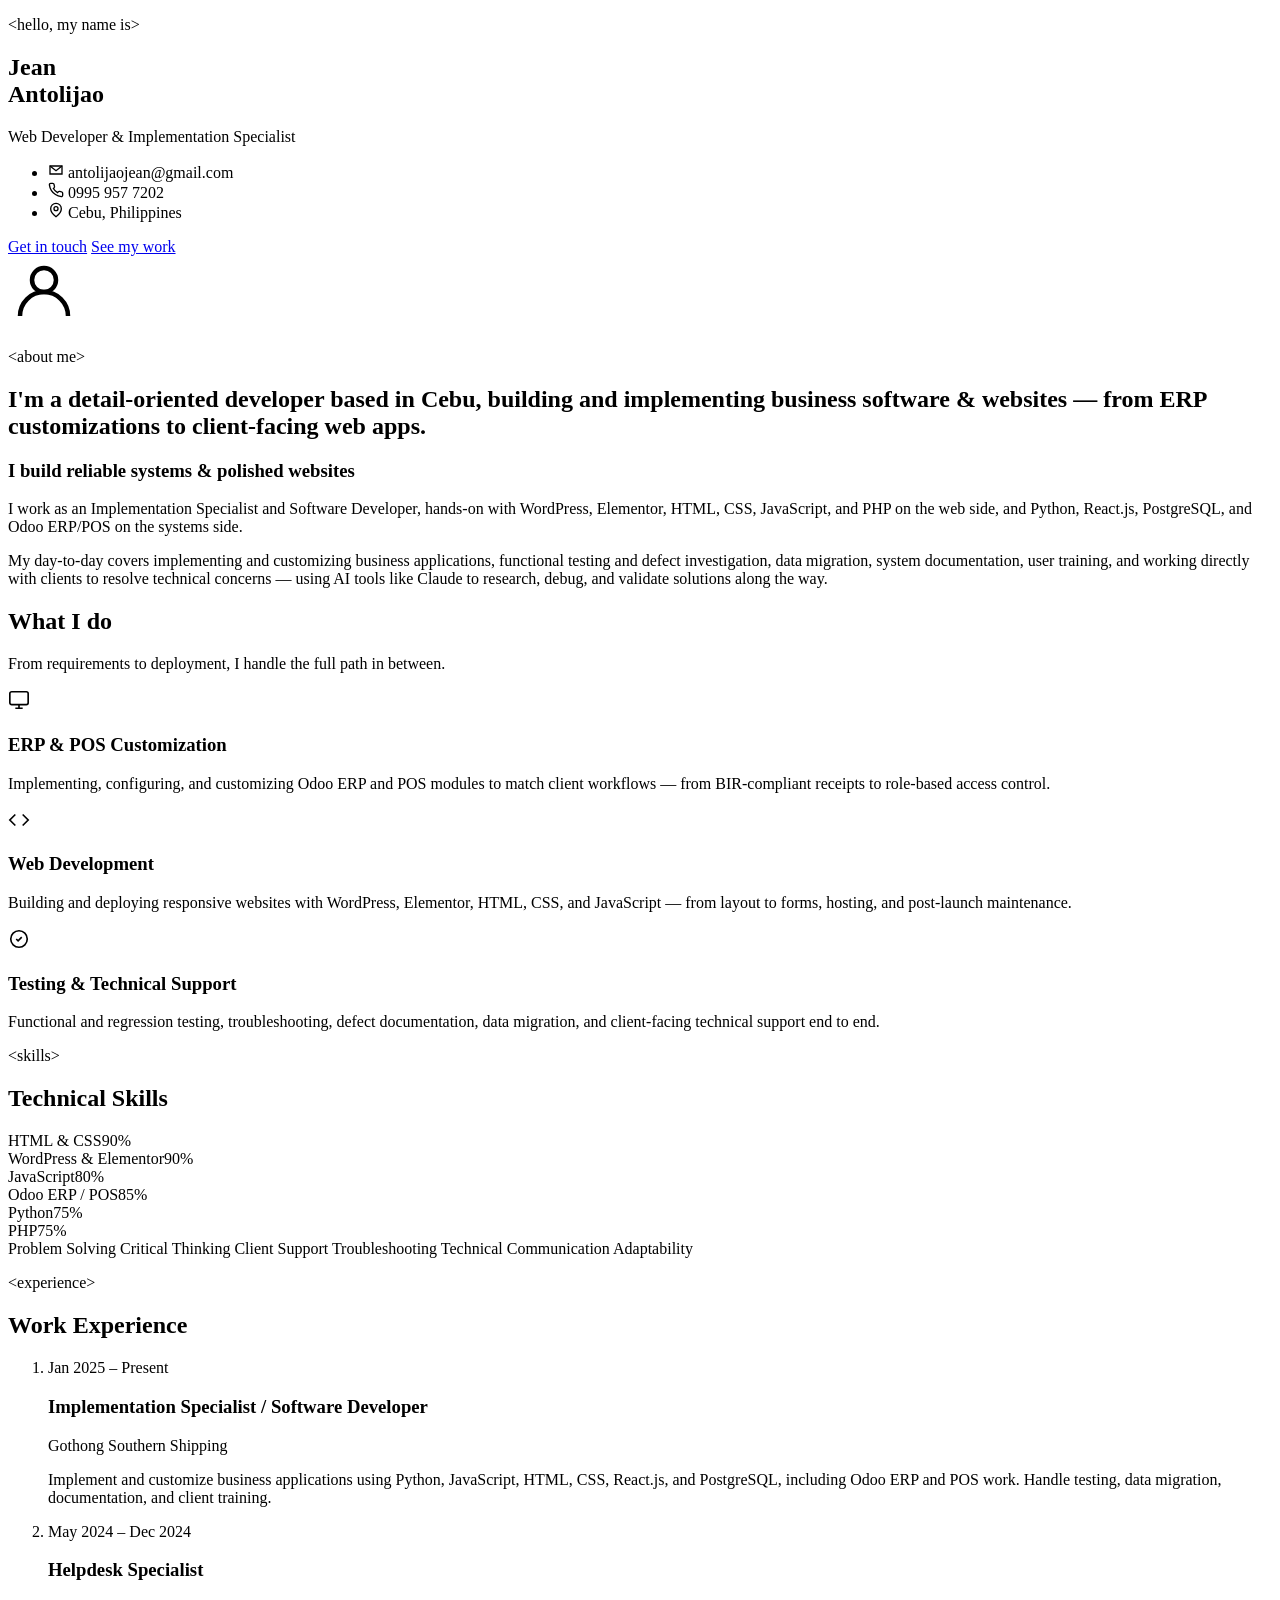
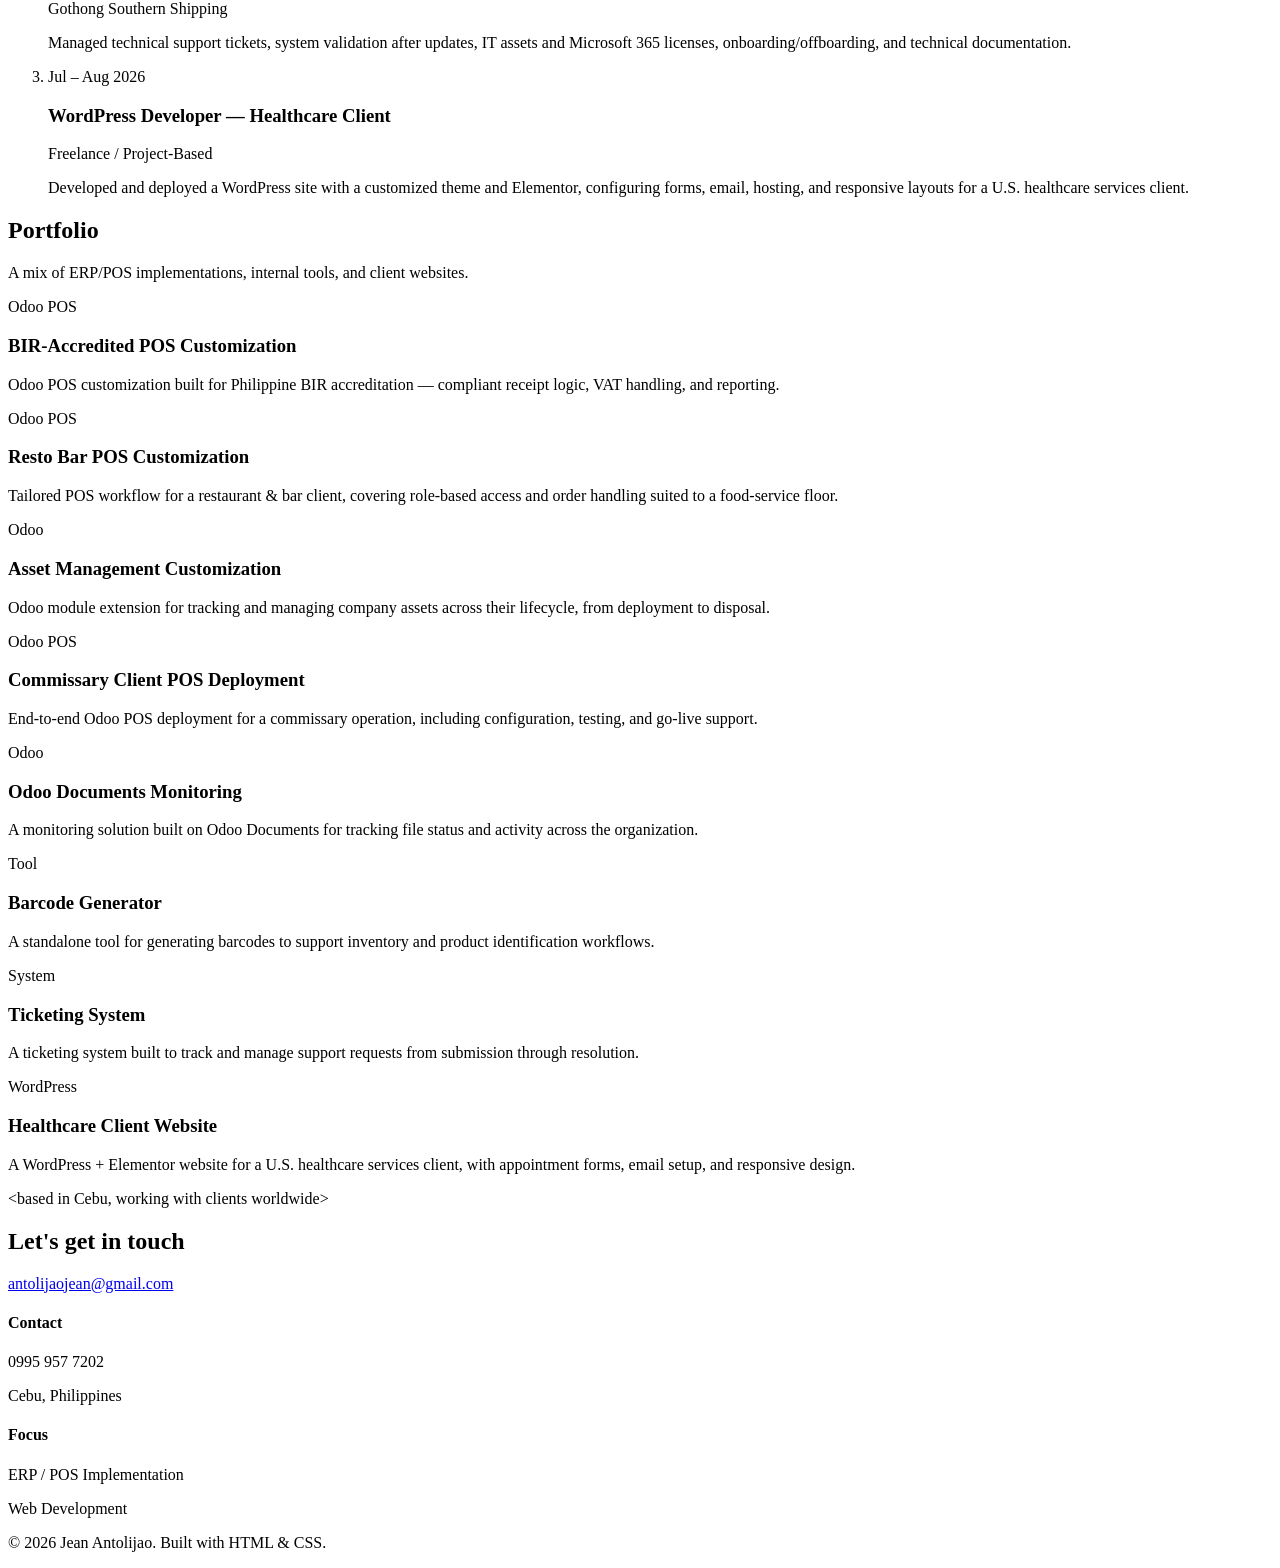
==== index.html @ eaac52be "Remove comment from hero section in index.html" ====
<!DOCTYPE html>
<html lang="en">
<head>
<meta charset="UTF-8">
<meta name="viewport" content="width=device-width, initial-scale=1.0">
<title>Jean Antolijao — Web Developer &amp; Implementation Specialist</title>
<meta name="description" content="Portfolio of Jean Antolijao, Web Developer and Implementation Specialist based in Cebu, Philippines.">
<link rel="preconnect" href="https://fonts.googleapis.com">
<link rel="preconnect" href="https://fonts.gstatic.com" crossorigin>
<link href="https://fonts.googleapis.com/css2?family=Playfair+Display:wght@600;700;800&family=Inter:wght@400;500;600;700&family=JetBrains+Mono:wght@500&display=swap" rel="stylesheet">
<link rel="stylesheet" href="style.css">
</head>
<body>

<section class="hero" id="top">
  <div class="hero__blob" aria-hidden="true"></div>
  <div class="wrap hero__inner">
    <div class="hero__text">
      <p class="eyebrow">&lt;hello, my name is&gt;</p>
      <h1 class="hero__name">Jean<br>Antolijao</h1>
      <p class="hero__role">Web Developer &amp; Implementation Specialist</p>

      <ul class="hero__contact">
        <li>
          <svg viewBox="0 0 24 24" width="16" height="16" fill="none" stroke="currentColor" stroke-width="2"><path d="M4 4h16v16H4z" opacity="0"/><path d="M3 6l9 7 9-7"/><path d="M3 6h18v12H3z"/></svg>
          antolijaojean@gmail.com
        </li>
        <li>
          <svg viewBox="0 0 24 24" width="16" height="16" fill="none" stroke="currentColor" stroke-width="2"><path d="M22 16.9v3a2 2 0 0 1-2.2 2 19.8 19.8 0 0 1-8.6-3.1 19.5 19.5 0 0 1-6-6A19.8 19.8 0 0 1 2.1 4.2 2 2 0 0 1 4.1 2h3a2 2 0 0 1 2 1.7c.1.9.3 1.8.6 2.7a2 2 0 0 1-.4 2.1L8.1 9.7a16 16 0 0 0 6.2 6.2l1.2-1.2a2 2 0 0 1 2.1-.5c.9.3 1.8.5 2.7.6a2 2 0 0 1 1.7 2.1Z"/></svg>
          0995 957 7202
        </li>
        <li>
          <svg viewBox="0 0 24 24" width="16" height="16" fill="none" stroke="currentColor" stroke-width="2"><path d="M20 10c0 6-8 12-8 12s-8-6-8-12a8 8 0 0 1 16 0Z"/><circle cx="12" cy="10" r="3"/></svg>
          Cebu, Philippines
        </li>
      </ul>

      <div class="hero__cta">
        <a href="#contact" class="btn btn--primary">Get in touch</a>
        <a href="#portfolio" class="btn btn--ghost">See my work</a>
      </div>
    </div>

    <div class="hero__photo">
      <div class="hero__photo-frame hero__photo-frame--placeholder">
        <svg viewBox="0 0 24 24" width="72" height="72" fill="none" stroke="currentColor" stroke-width="1.5"><circle cx="12" cy="8" r="4"/><path d="M4 20c0-4.4 3.6-8 8-8s8 3.6 8 8"/></svg>
      </div>
    </div>
  </div>
</section>

<!-- ABOUT -->
<section class="section" id="about">
  <div class="wrap">
    <p class="eyebrow">&lt;about me&gt;</p>
    <h2 class="statement">
      I'm a detail-oriented developer based in Cebu, building and implementing
      business software &amp; websites — from ERP customizations to
      client-facing web apps.
    </h2>

    <div class="about__grid">
      <div class="about__lead">
        <h3>I build reliable systems &amp; polished websites</h3>
      </div>
      <div class="about__body">
        <p>
          I work as an Implementation Specialist and Software Developer, hands-on with
          WordPress, Elementor, HTML, CSS, JavaScript, and PHP on the web side, and Python,
          React.js, PostgreSQL, and Odoo ERP/POS on the systems side.
        </p>
        <p>
          My day-to-day covers implementing and customizing business applications, functional
          testing and defect investigation, data migration, system documentation, user training,
          and working directly with clients to resolve technical concerns — using AI tools like
          Claude to research, debug, and validate solutions along the way.
        </p>
      </div>
    </div>
  </div>
</section>

<!-- WHAT I DO -->
<section class="section section--tint" id="services">
  <div class="wrap">
    <div class="section__head">
      <h2>What I do</h2>
      <p>From requirements to deployment, I handle the full path in between.</p>
    </div>

    <div class="services">
      <div class="service">
        <span class="service__icon">
          <svg viewBox="0 0 24 24" width="22" height="22" fill="none" stroke="currentColor" stroke-width="1.8"><rect x="2" y="3" width="20" height="14" rx="2"/><path d="M8 21h8M12 17v4"/></svg>
        </span>
        <h3>ERP &amp; POS Customization</h3>
        <p>Implementing, configuring, and customizing Odoo ERP and POS modules to match client
          workflows — from BIR-compliant receipts to role-based access control.</p>
      </div>

      <div class="service">
        <span class="service__icon">
          <svg viewBox="0 0 24 24" width="22" height="22" fill="none" stroke="currentColor" stroke-width="1.8"><path d="M16 18l6-6-6-6M8 6l-6 6 6 6"/></svg>
        </span>
        <h3>Web Development</h3>
        <p>Building and deploying responsive websites with WordPress, Elementor, HTML, CSS, and
          JavaScript — from layout to forms, hosting, and post-launch maintenance.</p>
      </div>

      <div class="service">
        <span class="service__icon">
          <svg viewBox="0 0 24 24" width="22" height="22" fill="none" stroke="currentColor" stroke-width="1.8"><path d="M9 12l2 2 4-4"/><circle cx="12" cy="12" r="9"/></svg>
        </span>
        <h3>Testing &amp; Technical Support</h3>
        <p>Functional and regression testing, troubleshooting, defect documentation, data
          migration, and client-facing technical support end to end.</p>
      </div>
    </div>
  </div>
</section>

<!-- SKILLS + EXPERIENCE -->
<section class="section" id="skills">
  <div class="wrap two-col">
    <div>
      <p class="eyebrow">&lt;skills&gt;</p>
      <h2 class="section__title">Technical Skills</h2>

      <div class="skillbars">
        <div class="skillbar">
          <div class="skillbar__label"><span>HTML &amp; CSS</span><span>90%</span></div>
          <div class="skillbar__track"><div class="skillbar__fill" style="width:90%"></div></div>
        </div>
        <div class="skillbar">
          <div class="skillbar__label"><span>WordPress &amp; Elementor</span><span>90%</span></div>
          <div class="skillbar__track"><div class="skillbar__fill" style="width:90%"></div></div>
        </div>
        <div class="skillbar">
          <div class="skillbar__label"><span>JavaScript</span><span>80%</span></div>
          <div class="skillbar__track"><div class="skillbar__fill" style="width:80%"></div></div>
        </div>
        <div class="skillbar">
          <div class="skillbar__label"><span>Odoo ERP / POS</span><span>85%</span></div>
          <div class="skillbar__track"><div class="skillbar__fill" style="width:85%"></div></div>
        </div>
        <div class="skillbar">
          <div class="skillbar__label"><span>Python</span><span>75%</span></div>
          <div class="skillbar__track"><div class="skillbar__fill" style="width:75%"></div></div>
        </div>
        <div class="skillbar">
          <div class="skillbar__label"><span>PHP</span><span>75%</span></div>
          <div class="skillbar__track"><div class="skillbar__fill" style="width:75%"></div></div>
        </div>
      </div>

      <div class="tags">
        <span class="tag">Problem Solving</span>
        <span class="tag">Critical Thinking</span>
        <span class="tag">Client Support</span>
        <span class="tag">Troubleshooting</span>
        <span class="tag">Technical Communication</span>
        <span class="tag">Adaptability</span>
      </div>
    </div>

    <div>
      <p class="eyebrow">&lt;experience&gt;</p>
      <h2 class="section__title">Work Experience</h2>

      <ol class="timeline">
        <li class="timeline__item">
          <span class="timeline__dot"></span>
          <span class="timeline__date">Jan 2025 – Present</span>
          <h3>Implementation Specialist / Software Developer</h3>
          <p class="timeline__org">Gothong Southern Shipping</p>
          <p>Implement and customize business applications using Python, JavaScript, HTML,
            CSS, React.js, and PostgreSQL, including Odoo ERP and POS work. Handle testing,
            data migration, documentation, and client training.</p>
        </li>
        <li class="timeline__item">
          <span class="timeline__dot"></span>
          <span class="timeline__date">May 2024 – Dec 2024</span>
          <h3>Helpdesk Specialist</h3>
          <p class="timeline__org">Gothong Southern Shipping</p>
          <p>Managed technical support tickets, system validation after updates, IT assets and
            Microsoft 365 licenses, onboarding/offboarding, and technical documentation.</p>
        </li>
        <li class="timeline__item">
          <span class="timeline__dot"></span>
          <span class="timeline__date">Jul – Aug 2026</span>
          <h3>WordPress Developer — Healthcare Client</h3>
          <p class="timeline__org">Freelance / Project-Based</p>
          <p>Developed and deployed a WordPress site with a customized theme and Elementor,
            configuring forms, email, hosting, and responsive layouts for a U.S. healthcare
            services client.</p>
        </li>
      </ol>
    </div>
  </div>
</section>

<!-- PORTFOLIO -->
<section class="section section--tint" id="portfolio">
  <div class="wrap">
    <div class="section__head">
      <h2>Portfolio</h2>
      <p>A mix of ERP/POS implementations, internal tools, and client websites.</p>
    </div>

    <div class="portfolio-grid">

      <article class="project">
        <div class="project__thumb project__thumb--erp">
          <span class="project__tag">Odoo POS</span>
        </div>
        <h3>BIR-Accredited POS Customization</h3>
        <p>Odoo POS customization built for Philippine BIR accreditation — compliant receipt
          logic, VAT handling, and reporting.</p>
      </article>

      <article class="project">
        <div class="project__thumb project__thumb--erp">
          <span class="project__tag">Odoo POS</span>
        </div>
        <h3>Resto Bar POS Customization</h3>
        <p>Tailored POS workflow for a restaurant &amp; bar client, covering role-based access
          and order handling suited to a food-service floor.</p>
      </article>

      <article class="project">
        <div class="project__thumb project__thumb--erp">
          <span class="project__tag">Odoo</span>
        </div>
        <h3>Asset Management Customization</h3>
        <p>Odoo module extension for tracking and managing company assets across their
          lifecycle, from deployment to disposal.</p>
      </article>

      <article class="project">
        <div class="project__thumb project__thumb--erp">
          <span class="project__tag">Odoo POS</span>
        </div>
        <h3>Commissary Client POS Deployment</h3>
        <p>End-to-end Odoo POS deployment for a commissary operation, including configuration,
          testing, and go-live support.</p>
      </article>

      <article class="project">
        <div class="project__thumb project__thumb--tool">
          <span class="project__tag">Odoo</span>
        </div>
        <h3>Odoo Documents Monitoring</h3>
        <p>A monitoring solution built on Odoo Documents for tracking file status and activity
          across the organization.</p>
      </article>

      <article class="project">
        <div class="project__thumb project__thumb--tool">
          <span class="project__tag">Tool</span>
        </div>
        <h3>Barcode Generator</h3>
        <p>A standalone tool for generating barcodes to support inventory and product
          identification workflows.</p>
      </article>

      <article class="project">
        <div class="project__thumb project__thumb--tool">
          <span class="project__tag">System</span>
        </div>
        <h3>Ticketing System</h3>
        <p>A ticketing system built to track and manage support requests from submission
          through resolution.</p>
      </article>

      <article class="project">
        <div class="project__thumb project__thumb--web">
          <span class="project__tag">WordPress</span>
        </div>
        <h3>Healthcare Client Website</h3>
        <p>A WordPress + Elementor website for a U.S. healthcare services client, with
          appointment forms, email setup, and responsive design.</p>
      </article>

    </div>
  </div>
</section>

<!-- FOOTER / CONTACT -->
<footer class="footer" id="contact">
  <div class="wrap footer__inner">
    <div>
      <p class="eyebrow eyebrow--light">&lt;based in Cebu, working with clients worldwide&gt;</p>
      <h2 class="footer__cta">Let's get in touch</h2>
      <a href="mailto:antolijaojean@gmail.com" class="btn btn--primary">antolijaojean@gmail.com</a>
    </div>

    <div class="footer__cols">
      <div>
        <h4>Contact</h4>
        <p>0995 957 7202</p>
        <p>Cebu, Philippines</p>
      </div>
      <div>
        <h4>Focus</h4>
        <p>ERP / POS Implementation</p>
        <p>Web Development</p>
      </div>
    </div>
  </div>
  <p class="footer__copy">© 2026 Jean Antolijao. Built with HTML &amp; CSS.</p>
</footer>

</body>
</html>
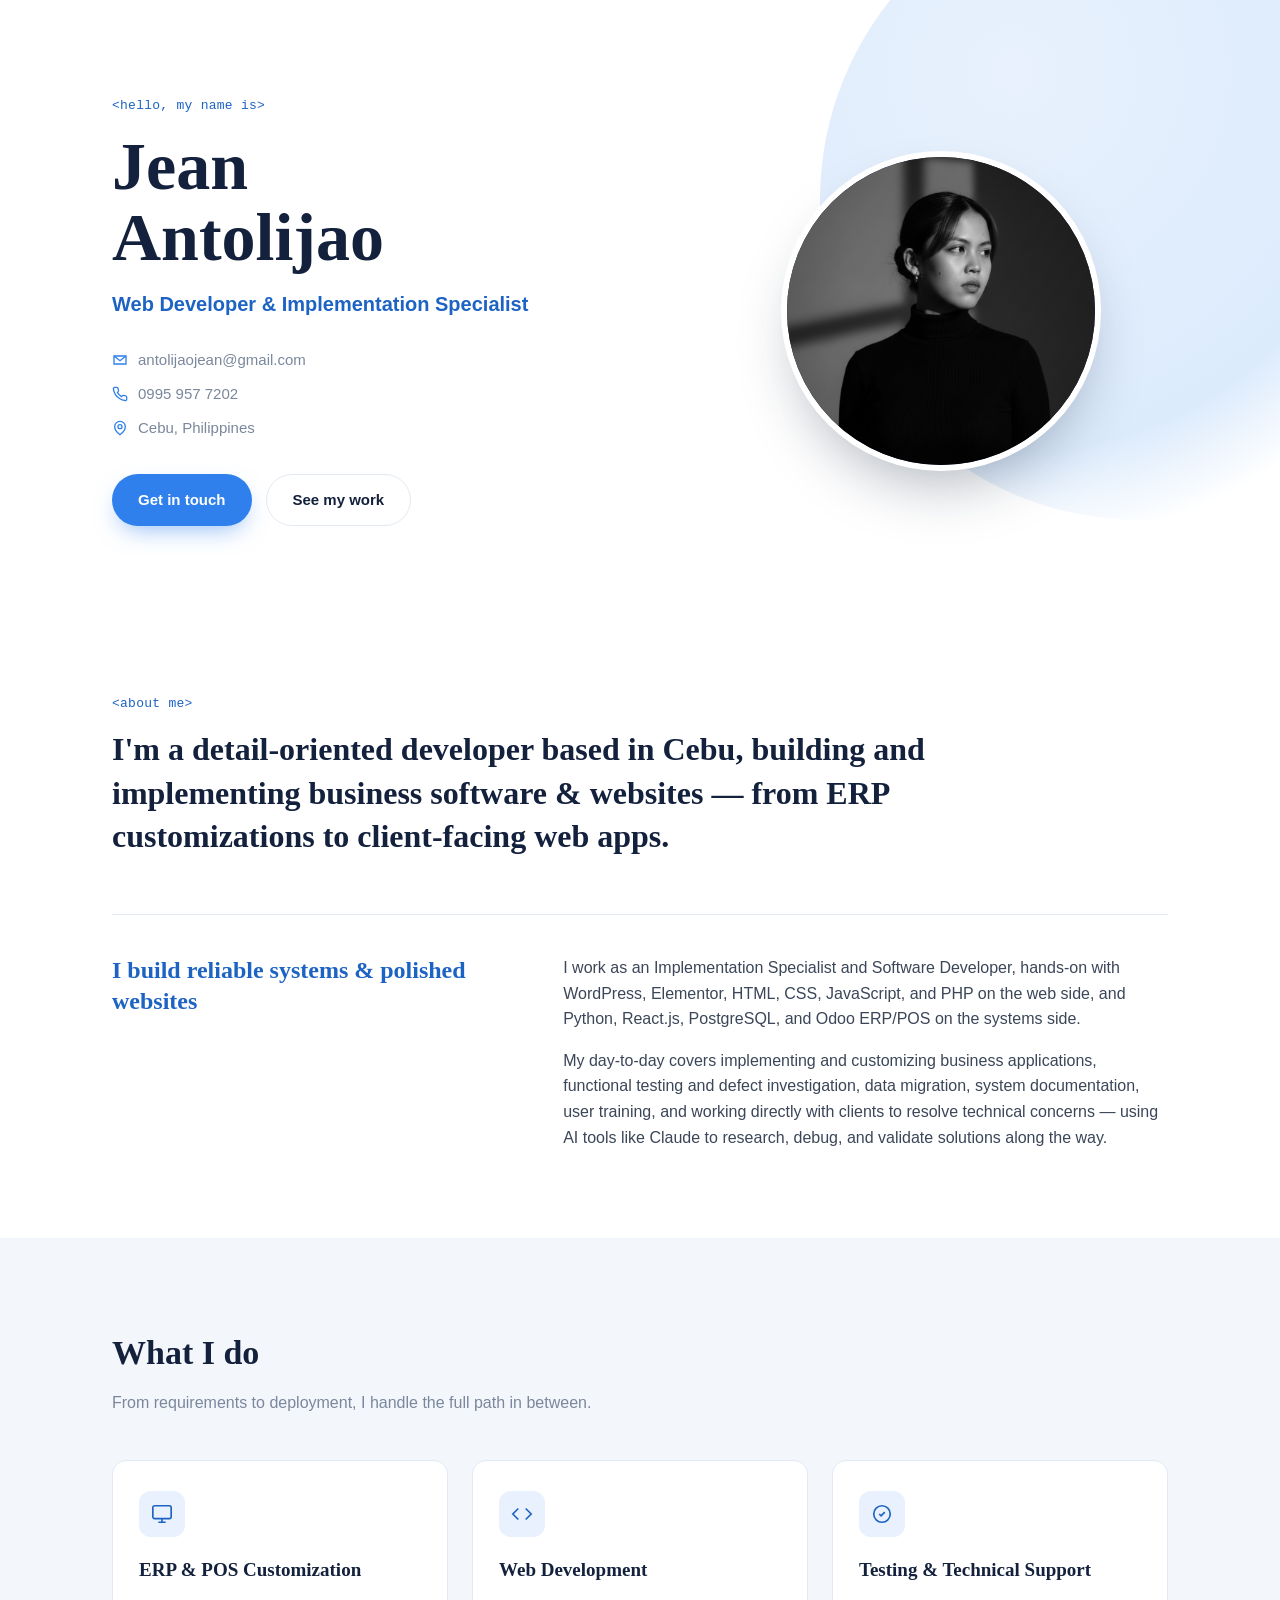
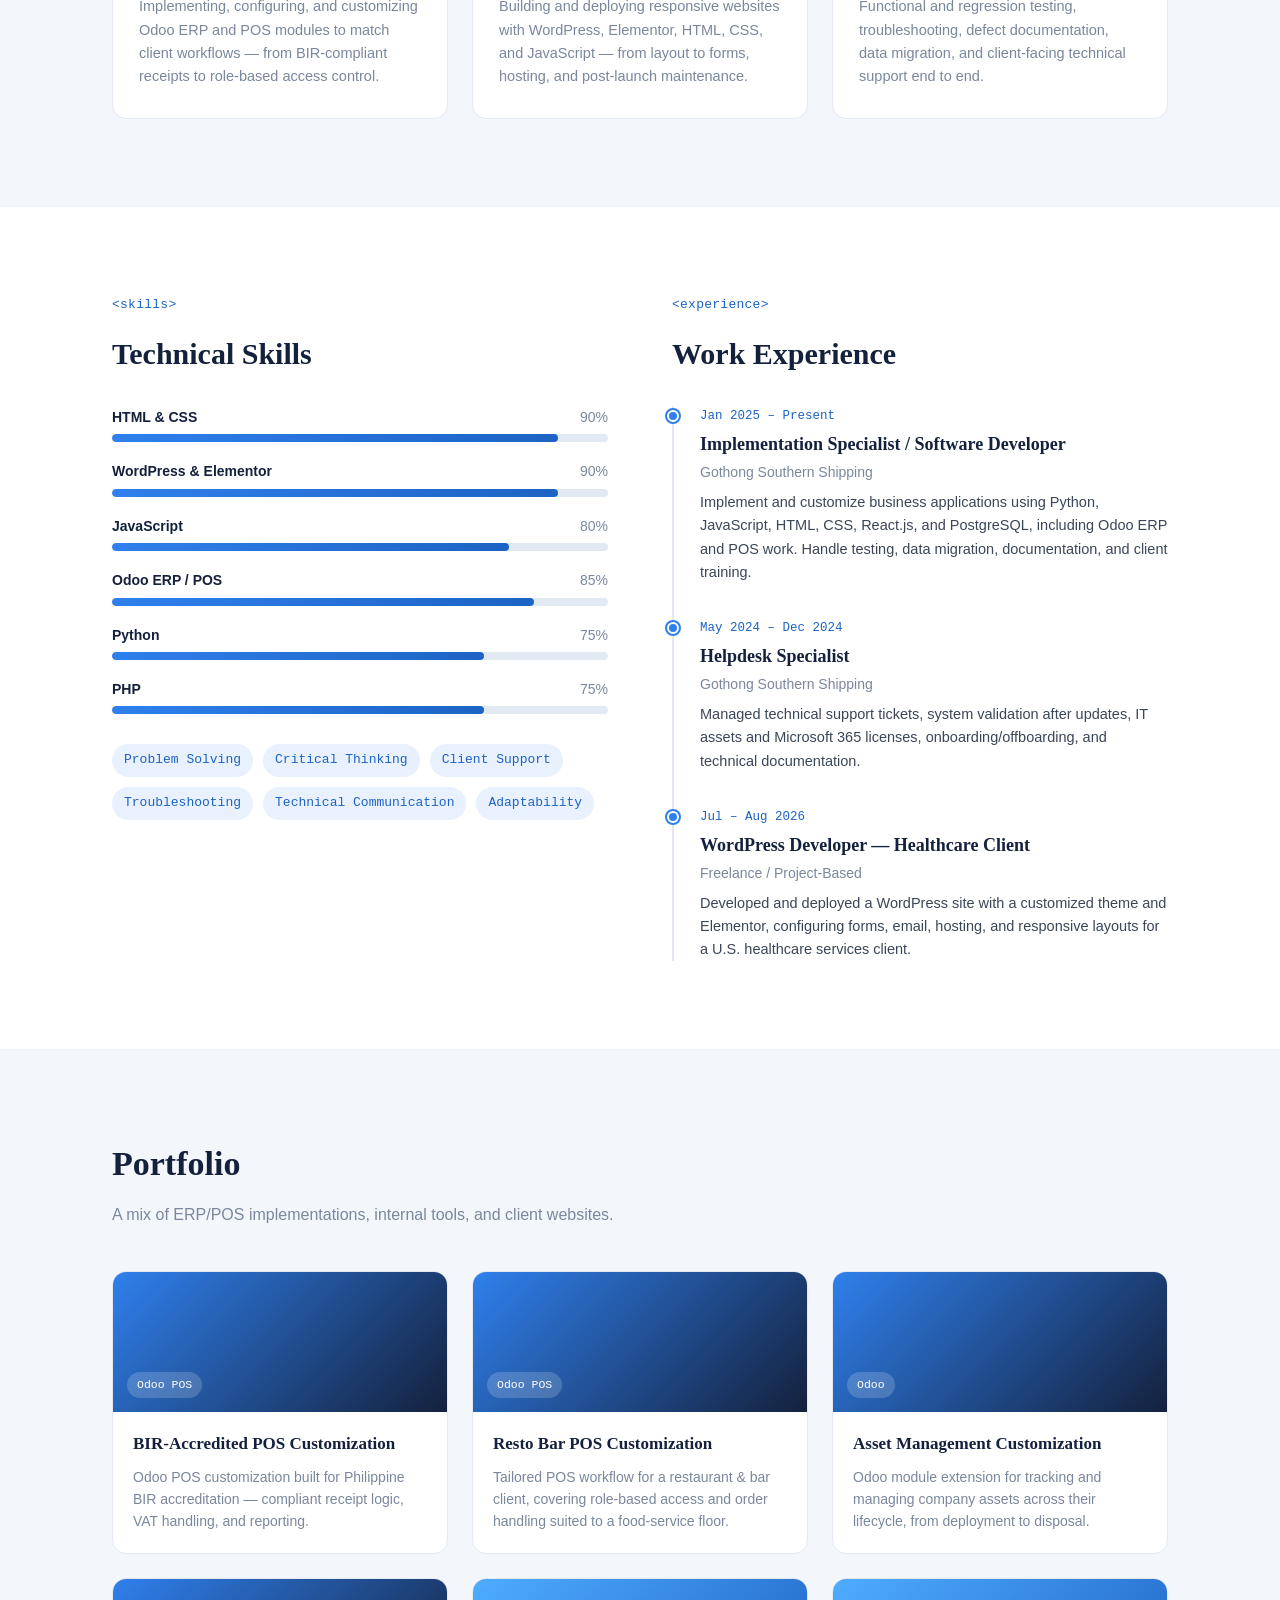
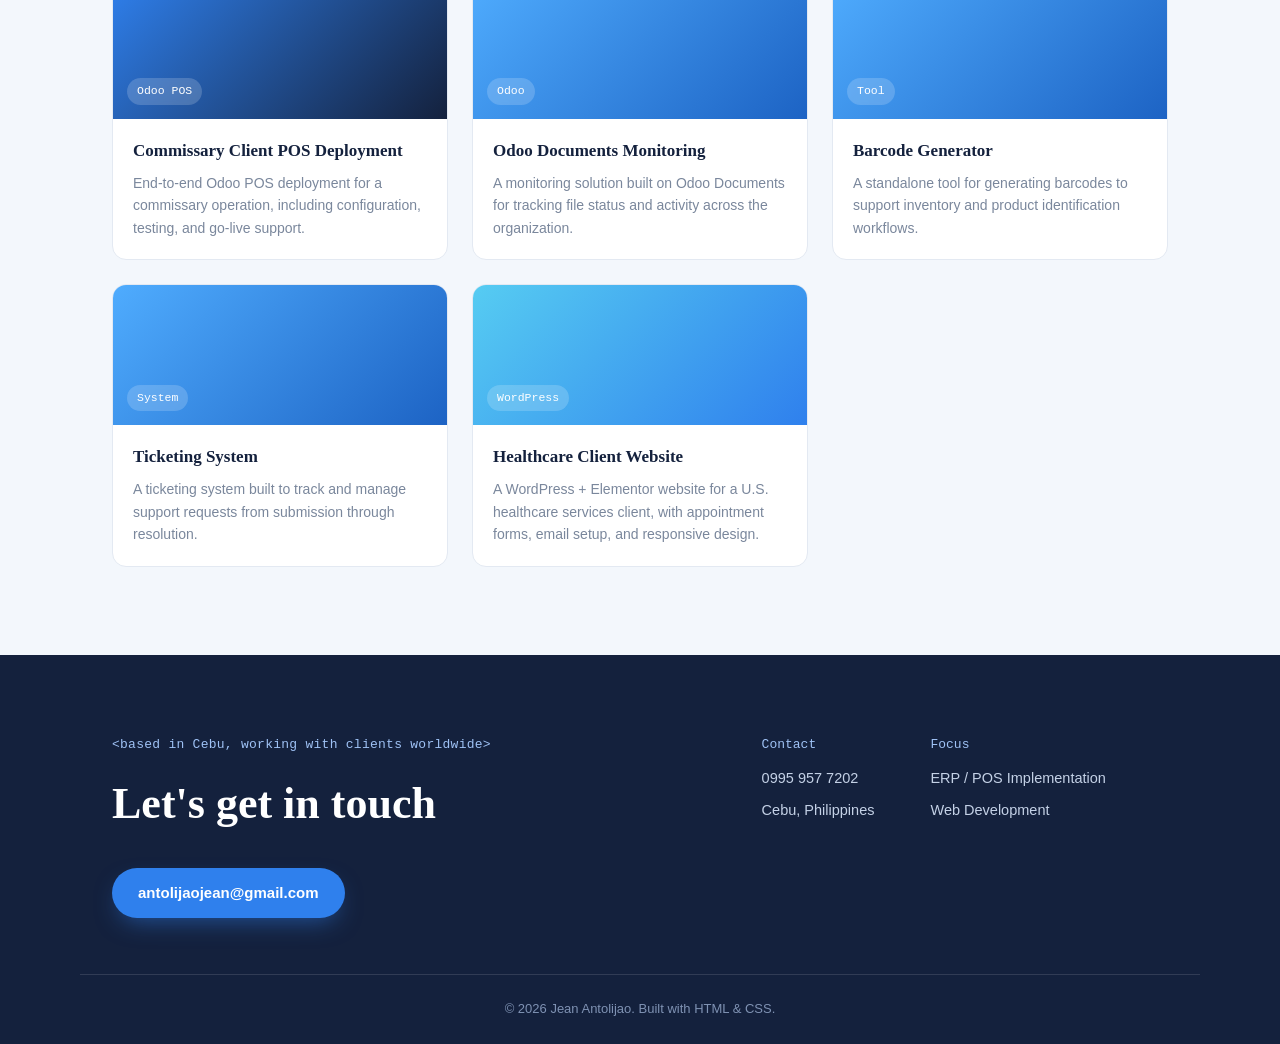
==== commit 43994c81: "Replace placeholder SVG with actual image" ====
--- a/index.html
+++ b/index.html
@@ -42,8 +42,8 @@
     </div>
 
     <div class="hero__photo">
-      <div class="hero__photo-frame hero__photo-frame--placeholder">
-        <svg viewBox="0 0 24 24" width="72" height="72" fill="none" stroke="currentColor" stroke-width="1.5"><circle cx="12" cy="8" r="4"/><path d="M4 20c0-4.4 3.6-8 8-8s8 3.6 8 8"/></svg>
+      <div class="hero__photo-frame">
+        <img src="assets/prof.png" alt="Portrait of Jean Antolijao">
       </div>
     </div>
   </div>
--- a/style.css
+++ b/style.css
@@ -0,0 +1,399 @@
+/* ---------------------------------------------
+   Tokens
+--------------------------------------------- */
+:root{
+  --bg:            #ffffff;
+  --bg-tint:       #f3f7fc;
+  --navy:          #14213d;
+  --text:          #3b4658;
+  --muted:         #7a879c;
+  --blue:          #2f80ed;
+  --blue-dark:     #1d63c4;
+  --blue-soft:     #e8f1fd;
+  --line:          #e3e9f2;
+
+  --font-display:  'Playfair Display', Georgia, serif;
+  --font-body:     'Inter', -apple-system, BlinkMacSystemFont, sans-serif;
+  --font-mono:     'JetBrains Mono', ui-monospace, monospace;
+
+  --radius: 14px;
+  --wrap: 1120px;
+}
+
+*{ box-sizing: border-box; }
+html{ scroll-behavior: smooth; }
+body{
+  margin:0;
+  font-family: var(--font-body);
+  color: var(--text);
+  background: var(--bg);
+  line-height: 1.6;
+  -webkit-font-smoothing: antialiased;
+}
+img{ max-width:100%; display:block; }
+h1,h2,h3{ font-family: var(--font-display); color: var(--navy); margin:0; }
+p{ margin:0; }
+a{ color: inherit; }
+:focus-visible{ outline: 2px solid var(--blue); outline-offset: 3px; }
+
+.wrap{
+  max-width: var(--wrap);
+  margin: 0 auto;
+  padding: 0 32px;
+}
+
+.eyebrow{
+  font-family: var(--font-mono);
+  font-size: 13px;
+  letter-spacing: .02em;
+  color: var(--blue-dark);
+  margin: 0 0 14px;
+}
+.eyebrow--light{ color: #9fc2f5; }
+
+.btn{
+  display:inline-flex;
+  align-items:center;
+  gap:8px;
+  padding: 13px 26px;
+  border-radius: 999px;
+  font-weight: 600;
+  font-size: 15px;
+  text-decoration: none;
+  transition: transform .15s ease, box-shadow .15s ease, background .15s ease;
+}
+.btn--primary{
+  background: var(--blue);
+  color: #fff;
+  box-shadow: 0 10px 24px -8px rgba(47,128,237,.55);
+}
+.btn--primary:hover{ background: var(--blue-dark); transform: translateY(-1px); }
+.btn--ghost{
+  background: transparent;
+  color: var(--navy);
+  border: 1.5px solid var(--line);
+}
+.btn--ghost:hover{ border-color: var(--blue); color: var(--blue-dark); }
+
+/* ---------------------------------------------
+   Hero
+--------------------------------------------- */
+.hero{
+  position: relative;
+  overflow: hidden;
+  padding: 96px 0 80px;
+}
+.hero__blob{
+  position: absolute;
+  top: -120px;
+  right: -180px;
+  width: 640px;
+  height: 640px;
+  border-radius: 50%;
+  background: radial-gradient(circle at 30% 30%, var(--blue-soft), #dcebfc 60%, transparent 75%);
+  z-index: 0;
+}
+.hero__inner{
+  position: relative;
+  z-index: 1;
+  display: grid;
+  grid-template-columns: 1.1fr .9fr;
+  gap: 48px;
+  align-items: center;
+}
+.hero__name{
+  font-size: clamp(44px, 6vw, 68px);
+  font-weight: 800;
+  line-height: 1.05;
+  margin: 0 0 14px;
+}
+.hero__role{
+  font-size: 20px;
+  color: var(--blue-dark);
+  font-weight: 600;
+  margin-bottom: 28px;
+}
+.hero__contact{
+  list-style:none;
+  margin: 0 0 34px;
+  padding: 0;
+  display:flex;
+  flex-direction:column;
+  gap: 10px;
+  font-size: 15px;
+  color: var(--muted);
+}
+.hero__contact li{
+  display:flex;
+  align-items:center;
+  gap: 10px;
+}
+.hero__contact svg{ color: var(--blue); flex-shrink:0; }
+.hero__cta{ display:flex; gap: 14px; flex-wrap: wrap; }
+
+.hero__photo{ position: relative; display:flex; justify-content:center; }
+.hero__photo-frame{
+  width: 320px;
+  height: 320px;
+  border-radius: 50%;
+  overflow: hidden;
+  background: var(--navy);
+  box-shadow: 0 30px 60px -20px rgba(20,33,61,.35);
+  border: 6px solid #fff;
+}
+.hero__photo-frame img{
+  width:100%; height:100%; object-fit: cover;
+}
+.hero__photo-frame--placeholder{
+  display:flex;
+  align-items:center;
+  justify-content:center;
+  background: var(--blue-soft);
+  color: var(--blue);
+}
+
+/* ---------------------------------------------
+   Section basics
+--------------------------------------------- */
+.section{ padding: 88px 0; }
+.section--tint{ background: var(--bg-tint); }
+.section__head{ margin-bottom: 44px; max-width: 560px; }
+.section__head h2{ font-size: 34px; margin-bottom: 10px; }
+.section__head p{ color: var(--muted); font-size: 16px; }
+.section__title{ font-size: 30px; margin-bottom: 28px; }
+
+/* ---------------------------------------------
+   About
+--------------------------------------------- */
+.statement{
+  font-size: clamp(24px, 3vw, 32px);
+  font-weight: 700;
+  line-height: 1.35;
+  max-width: 820px;
+  margin-bottom: 56px;
+}
+.about__grid{
+  display: grid;
+  grid-template-columns: .8fr 1.2fr;
+  gap: 48px;
+  padding-top: 40px;
+  border-top: 1px solid var(--line);
+}
+.about__lead h3{
+  font-size: 24px;
+  line-height: 1.3;
+  color: var(--blue-dark);
+}
+.about__body p{ margin-bottom: 16px; color: var(--text); }
+.about__body p:last-child{ margin-bottom: 0; }
+
+/* ---------------------------------------------
+   Services
+--------------------------------------------- */
+.services{
+  display: grid;
+  grid-template-columns: repeat(3, 1fr);
+  gap: 24px;
+}
+.service{
+  background: #fff;
+  border: 1px solid var(--line);
+  border-radius: var(--radius);
+  padding: 30px 26px;
+}
+.service__icon{
+  display:inline-flex;
+  align-items:center;
+  justify-content:center;
+  width: 46px;
+  height: 46px;
+  border-radius: 12px;
+  background: var(--blue-soft);
+  color: var(--blue-dark);
+  margin-bottom: 18px;
+}
+.service h3{ font-size: 19px; margin-bottom: 10px; }
+.service p{ color: var(--muted); font-size: 14.5px; }
+
+/* ---------------------------------------------
+   Skills + Experience
+--------------------------------------------- */
+.two-col{
+  display: grid;
+  grid-template-columns: 1fr 1fr;
+  gap: 64px;
+}
+
+.skillbars{ display:flex; flex-direction:column; gap: 18px; margin-bottom: 30px; }
+.skillbar__label{
+  display:flex;
+  justify-content:space-between;
+  font-size: 14px;
+  margin-bottom: 6px;
+  color: var(--navy);
+  font-weight: 600;
+}
+.skillbar__label span:last-child{ color: var(--muted); font-weight: 500; }
+.skillbar__track{
+  height: 8px;
+  border-radius: 999px;
+  background: var(--line);
+  overflow: hidden;
+}
+.skillbar__fill{
+  height: 100%;
+  border-radius: 999px;
+  background: linear-gradient(90deg, var(--blue), var(--blue-dark));
+}
+
+.tags{ display:flex; flex-wrap:wrap; gap: 10px; }
+.tag{
+  font-size: 13px;
+  font-family: var(--font-mono);
+  padding: 6px 12px;
+  border-radius: 999px;
+  background: var(--blue-soft);
+  color: var(--blue-dark);
+}
+
+.timeline{
+  list-style:none;
+  margin:0; padding:0;
+  border-left: 2px solid var(--line);
+}
+.timeline__item{
+  position: relative;
+  padding: 0 0 34px 26px;
+}
+.timeline__item:last-child{ padding-bottom: 0; }
+.timeline__dot{
+  position:absolute;
+  left: -7px;
+  top: 4px;
+  width: 12px;
+  height: 12px;
+  border-radius: 50%;
+  background: var(--blue);
+  border: 2px solid #fff;
+  box-shadow: 0 0 0 2px var(--blue);
+}
+.timeline__date{
+  font-family: var(--font-mono);
+  font-size: 12.5px;
+  color: var(--blue-dark);
+  display:block;
+  margin-bottom: 4px;
+}
+.timeline__item h3{ font-size: 18px; margin-bottom: 2px; }
+.timeline__org{ font-size: 14px; color: var(--muted); margin-bottom: 8px; }
+.timeline__item p:last-child{ font-size: 14.5px; color: var(--text); }
+
+/* ---------------------------------------------
+   Portfolio
+--------------------------------------------- */
+.portfolio-grid{
+  display: grid;
+  grid-template-columns: repeat(3, 1fr);
+  gap: 24px;
+}
+.project{
+  background: #fff;
+  border-radius: var(--radius);
+  border: 1px solid var(--line);
+  overflow: hidden;
+  transition: transform .18s ease, box-shadow .18s ease;
+}
+.project:hover{
+  transform: translateY(-4px);
+  box-shadow: 0 20px 34px -18px rgba(20,33,61,.25);
+}
+.project__thumb{
+  height: 140px;
+  display:flex;
+  align-items:flex-end;
+  padding: 14px;
+  position: relative;
+}
+.project__thumb--erp{ background: linear-gradient(135deg, #2f80ed, #14213d); }
+.project__thumb--tool{ background: linear-gradient(135deg, #4facfe 0%, #1d63c4 100%); }
+.project__thumb--web{ background: linear-gradient(135deg, #56ccf2, #2f80ed); }
+.project__tag{
+  font-family: var(--font-mono);
+  font-size: 11.5px;
+  color: #fff;
+  background: rgba(255,255,255,.18);
+  padding: 4px 10px;
+  border-radius: 999px;
+  backdrop-filter: blur(2px);
+}
+.project h3{ font-size: 17px; margin: 18px 20px 8px; }
+.project p{ font-size: 14px; color: var(--muted); margin: 0 20px 20px; }
+
+/* ---------------------------------------------
+   Footer
+--------------------------------------------- */
+.footer{
+  background: var(--navy);
+  color: #dfe7f5;
+  padding: 80px 0 24px;
+}
+.footer__inner{
+  display: grid;
+  grid-template-columns: 1.2fr .8fr;
+  gap: 40px;
+  padding-bottom: 56px;
+  border-bottom: 1px solid rgba(255,255,255,.12);
+}
+.footer__cta{
+  color: #fff;
+  font-size: clamp(30px, 4vw, 44px);
+  margin: 6px 0 28px;
+}
+.footer__cols{
+  display:flex;
+  gap: 56px;
+}
+.footer__cols h4{
+  font-family: var(--font-mono);
+  font-size: 13px;
+  color: #9fc2f5;
+  margin: 0 0 12px;
+  font-weight: 500;
+}
+.footer__cols p{ font-size: 14.5px; margin-bottom: 8px; color: #c4d1e6; }
+.footer__copy{
+  text-align:center;
+  font-size: 13px;
+  color: #7f92b3;
+  margin: 24px 0 0;
+}
+
+/* ---------------------------------------------
+   Responsive
+--------------------------------------------- */
+@media (max-width: 860px){
+  .hero__inner{ grid-template-columns: 1fr; text-align:center; }
+  .hero__contact{ align-items:center; }
+  .hero__cta{ justify-content:center; }
+  .hero__photo{ order:-1; margin-bottom: 20px; }
+  .hero__photo-frame{ width: 240px; height: 240px; }
+
+  .about__grid{ grid-template-columns: 1fr; }
+  .services{ grid-template-columns: 1fr; }
+  .two-col{ grid-template-columns: 1fr; gap: 48px; }
+  .portfolio-grid{ grid-template-columns: repeat(2, 1fr); }
+  .footer__inner{ grid-template-columns: 1fr; }
+  .footer__cols{ gap: 32px; }
+}
+
+@media (max-width: 540px){
+  .wrap{ padding: 0 20px; }
+  .portfolio-grid{ grid-template-columns: 1fr; }
+  .hero{ padding: 72px 0 56px; }
+  .section{ padding: 64px 0; }
+}
+
+@media (prefers-reduced-motion: reduce){
+  html{ scroll-behavior:auto; }
+  *{ transition:none !important; }
+}
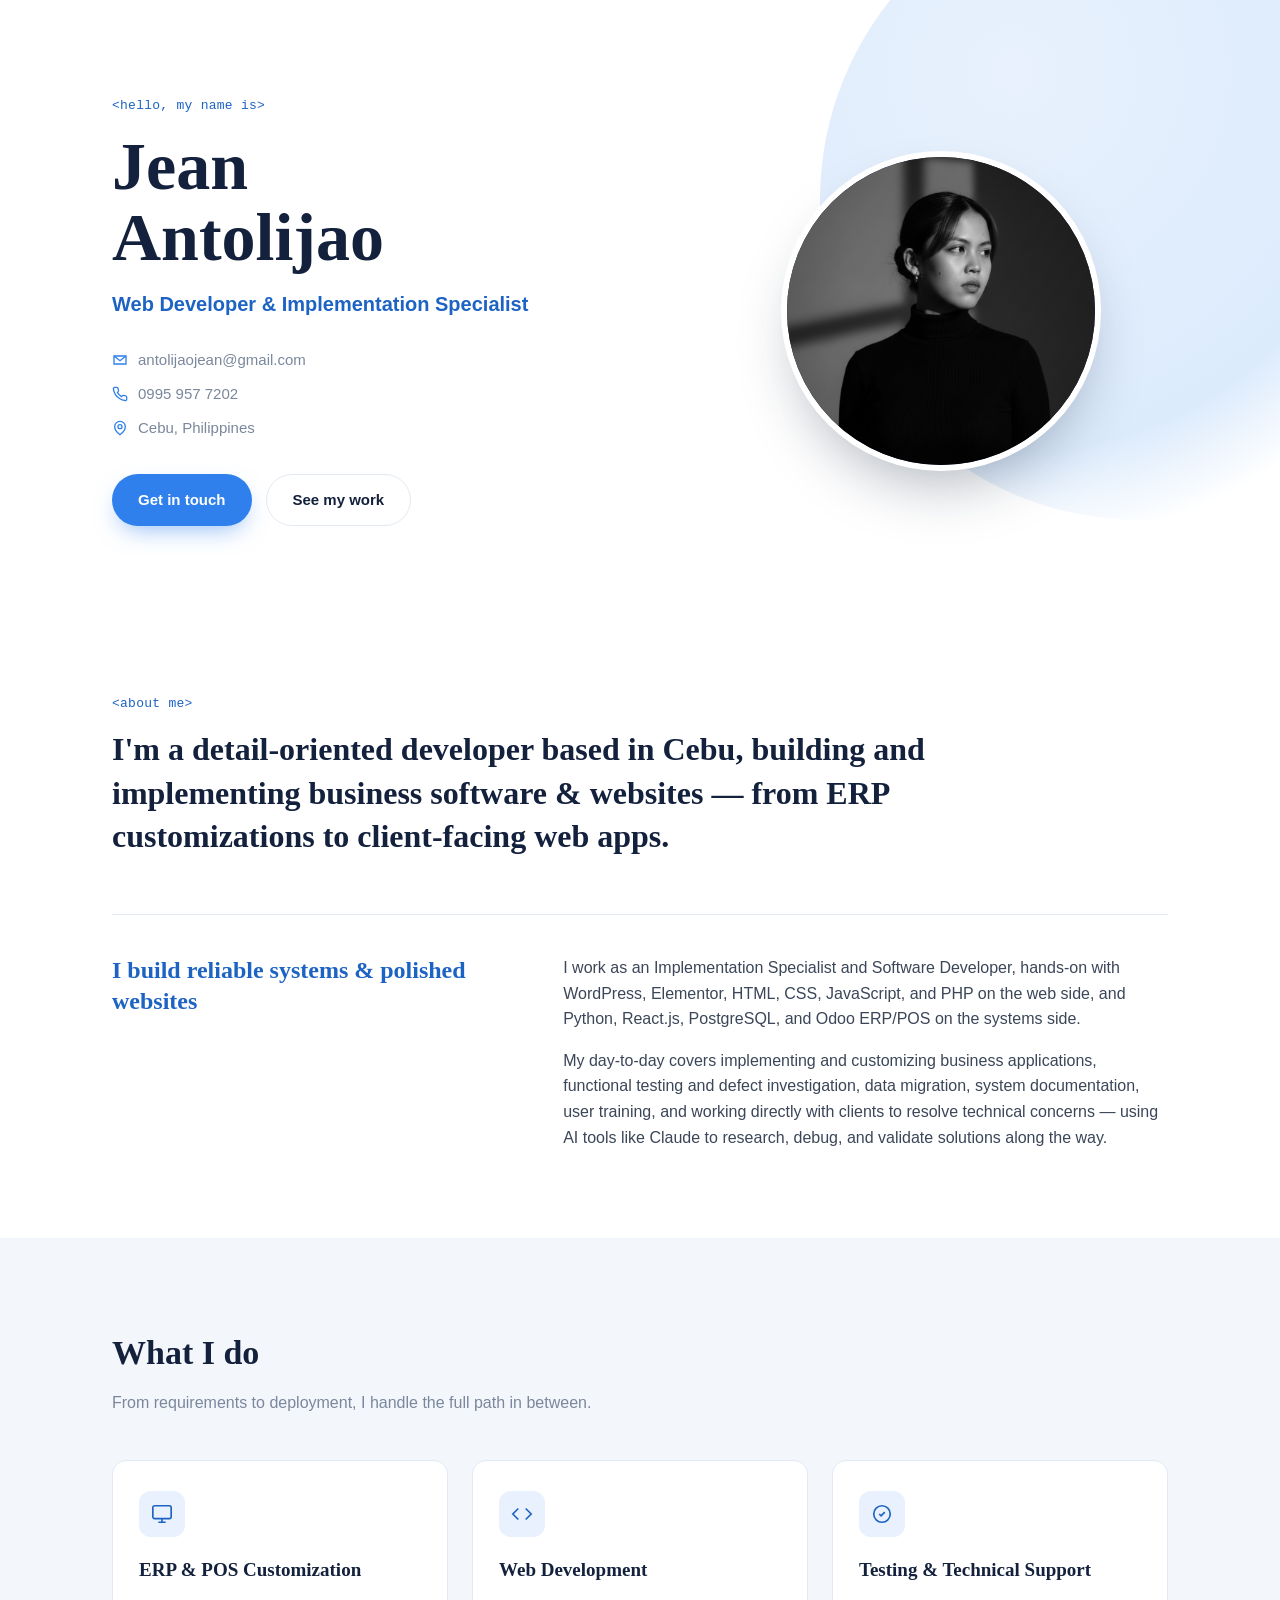
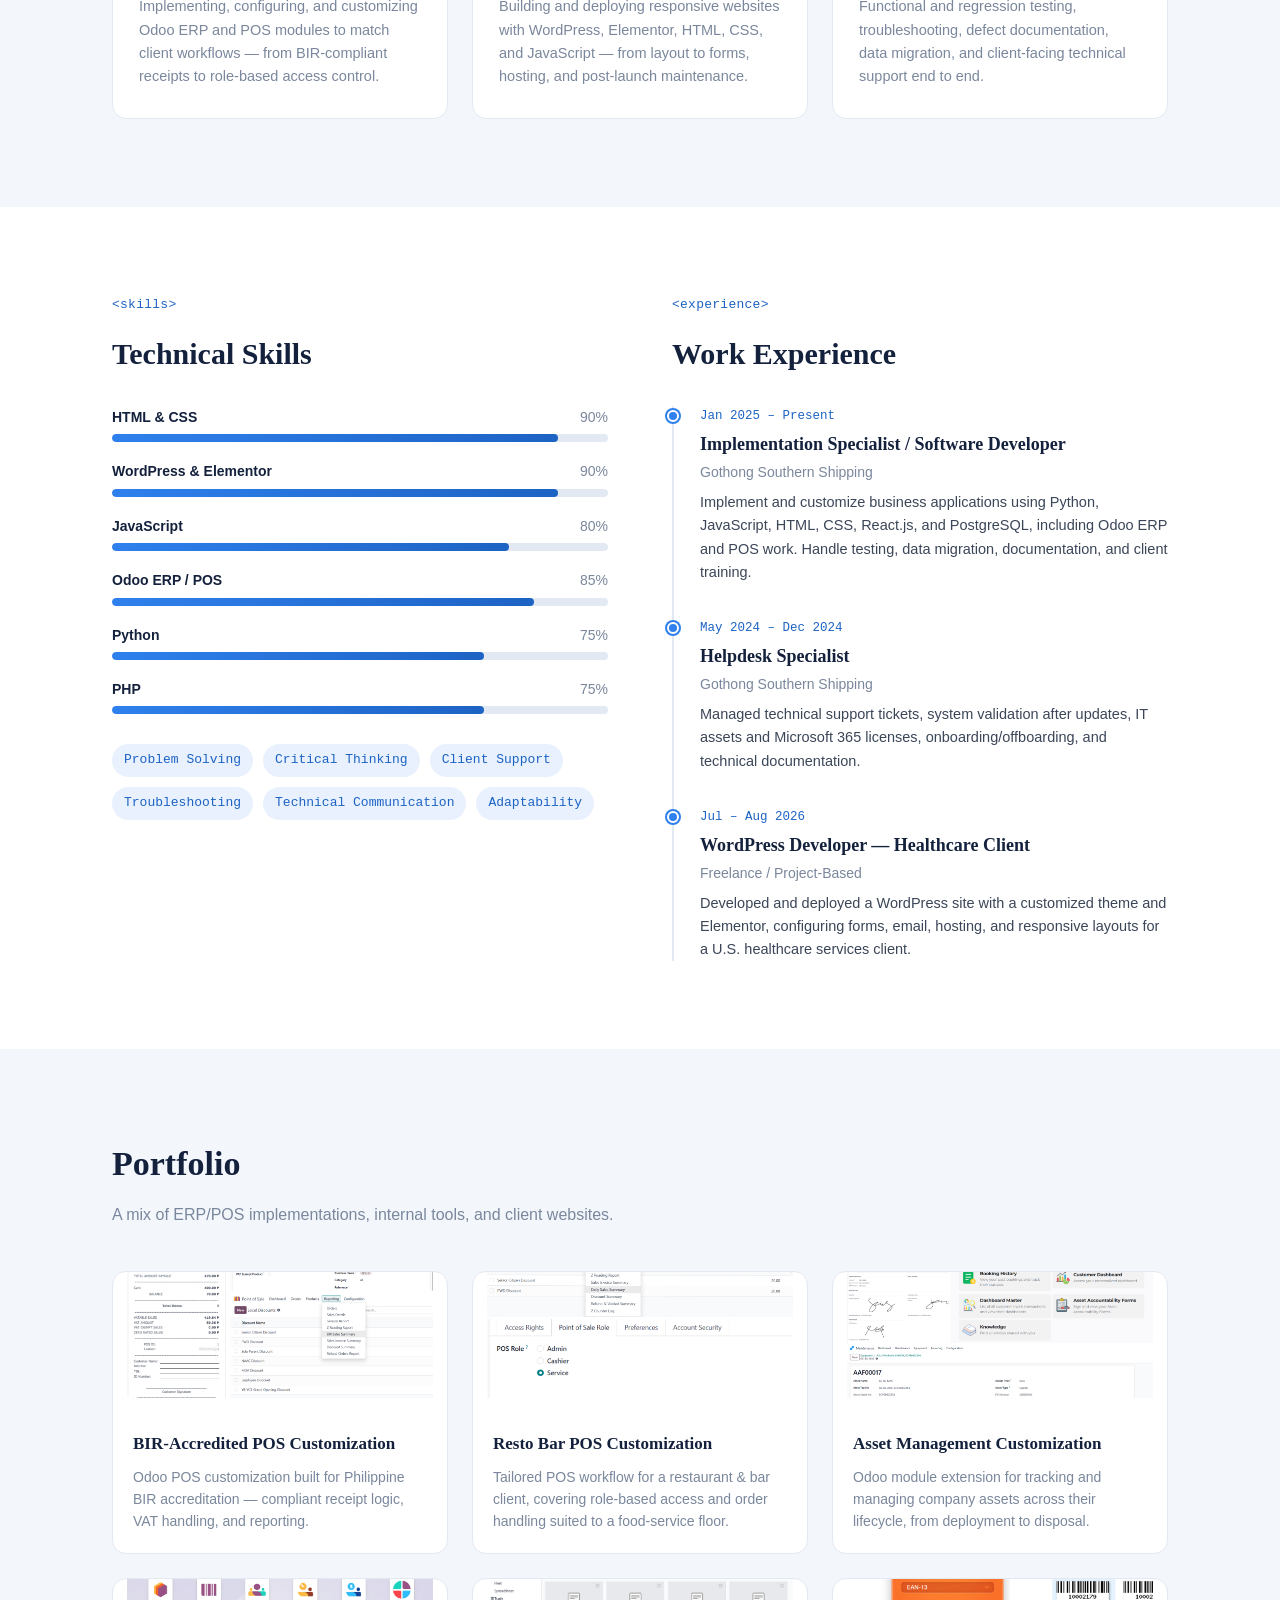
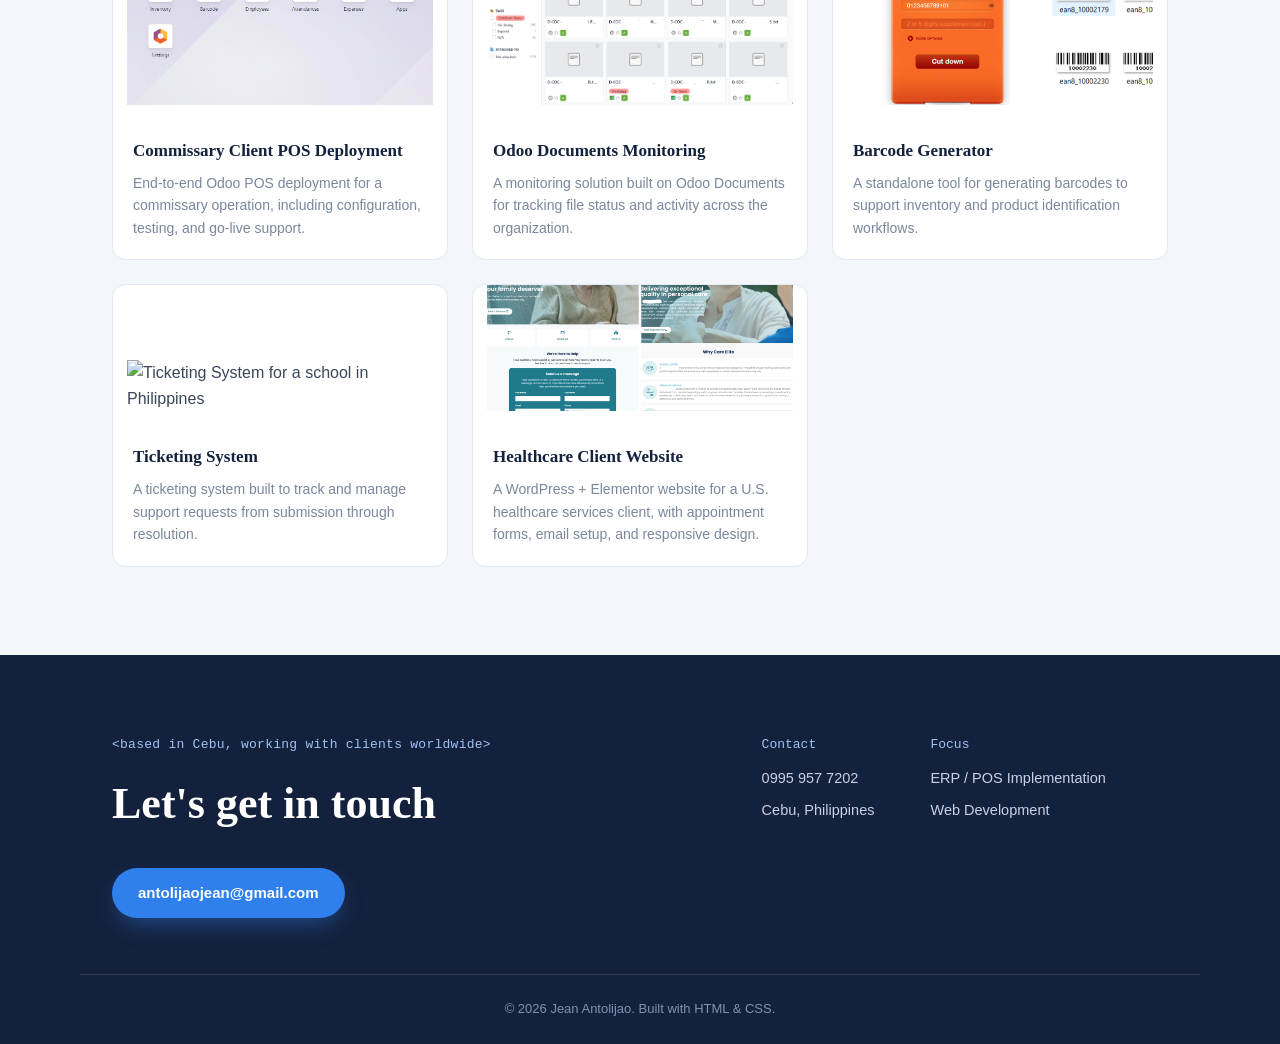
==== commit 7e75838f: "Update project thumbnails and descriptions in index.html" ====
--- a/index.html
+++ b/index.html
@@ -210,7 +210,8 @@
     <div class="portfolio-grid">
 
       <article class="project">
-        <div class="project__thumb project__thumb--erp">
+        <div class="project__thumb project__thumb--photo">
+          <img src="assets/bir.png" alt="Odoo POS customization for BIR accreditation">
           <span class="project__tag">Odoo POS</span>
         </div>
         <h3>BIR-Accredited POS Customization</h3>
@@ -219,7 +220,8 @@
       </article>
 
       <article class="project">
-        <div class="project__thumb project__thumb--erp">
+        <div class="project__thumb project__thumb--photo">
+          <img src="assets/v.png" alt="Odoo POS customization for a Resto Bar Client">
           <span class="project__tag">Odoo POS</span>
         </div>
         <h3>Resto Bar POS Customization</h3>
@@ -228,7 +230,8 @@
       </article>
 
       <article class="project">
-        <div class="project__thumb project__thumb--erp">
+        <div class="project__thumb project__thumb--photo">
+          <img src="assets/f.png" alt="Customized Odoo for Asset Management">
           <span class="project__tag">Odoo</span>
         </div>
         <h3>Asset Management Customization</h3>
@@ -237,7 +240,8 @@
       </article>
 
       <article class="project">
-        <div class="project__thumb project__thumb--erp">
+        <div class="project__thumb project__thumb--photo">
+          <img src="assets/s.png" alt="Odoo POS customization for a Commissary Client">
           <span class="project__tag">Odoo POS</span>
         </div>
         <h3>Commissary Client POS Deployment</h3>
@@ -246,7 +250,8 @@
       </article>
 
       <article class="project">
-        <div class="project__thumb project__thumb--tool">
+        <div class="project__thumb project__thumb--photo">
+          <img src="assets/d.png" alt="Internal Documents Monitoring project for expiring certificates">
           <span class="project__tag">Odoo</span>
         </div>
         <h3>Odoo Documents Monitoring</h3>
@@ -255,7 +260,8 @@
       </article>
 
       <article class="project">
-        <div class="project__thumb project__thumb--tool">
+        <div class="project__thumb project__thumb--photo">
+          <img src="assets/b.png" alt="Barcode Generator for our Commissary Client">
           <span class="project__tag">Tool</span>
         </div>
         <h3>Barcode Generator</h3>
@@ -264,7 +270,8 @@
       </article>
 
       <article class="project">
-        <div class="project__thumb project__thumb--tool">
+        <div class="project__thumb project__thumb--photo">
+          <img src="assets/t.png" alt="Ticketing System for a school in Philippines">
           <span class="project__tag">System</span>
         </div>
         <h3>Ticketing System</h3>
@@ -273,7 +280,8 @@
       </article>
 
       <article class="project">
-        <div class="project__thumb project__thumb--web">
+        <div class="project__thumb project__thumb--photo">
+          <img src="assets/w.png" alt="WordPress Website for a Client from U.S">
           <span class="project__tag">WordPress</span>
         </div>
         <h3>Healthcare Client Website</h3>
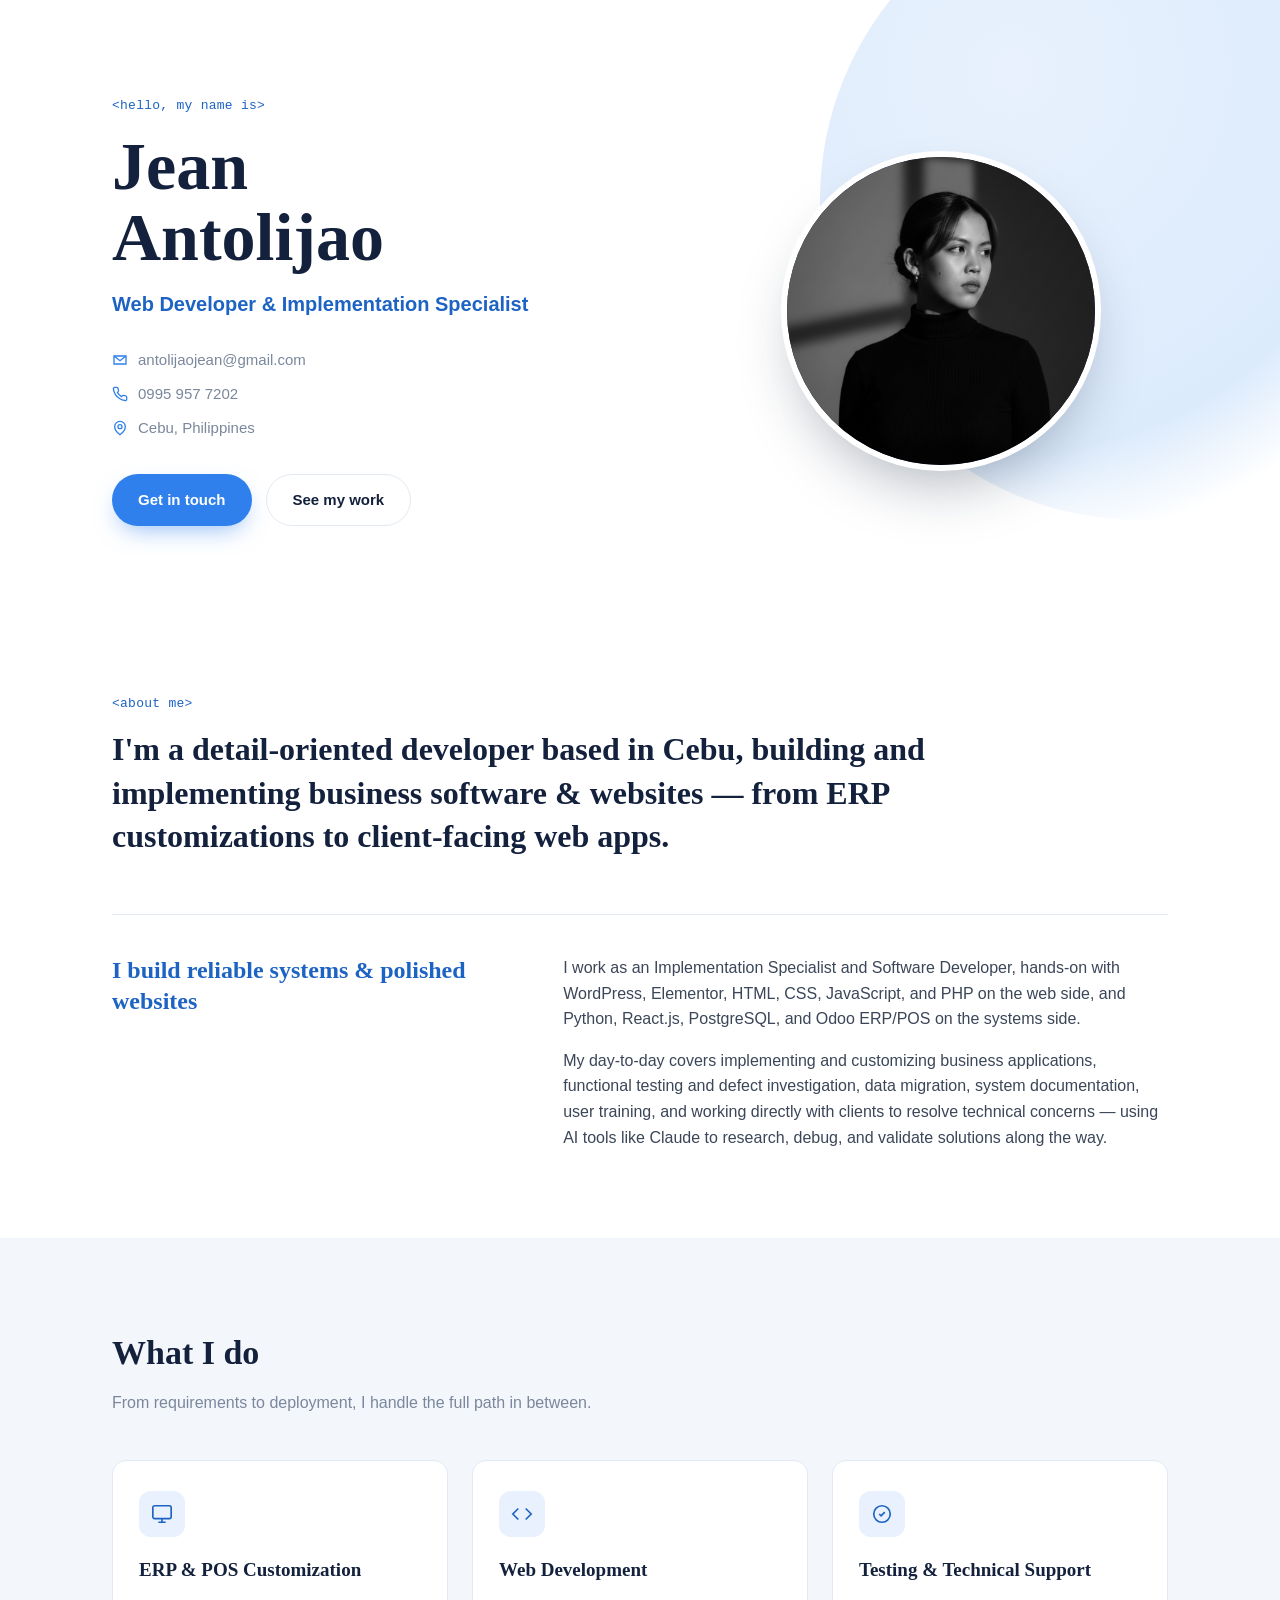
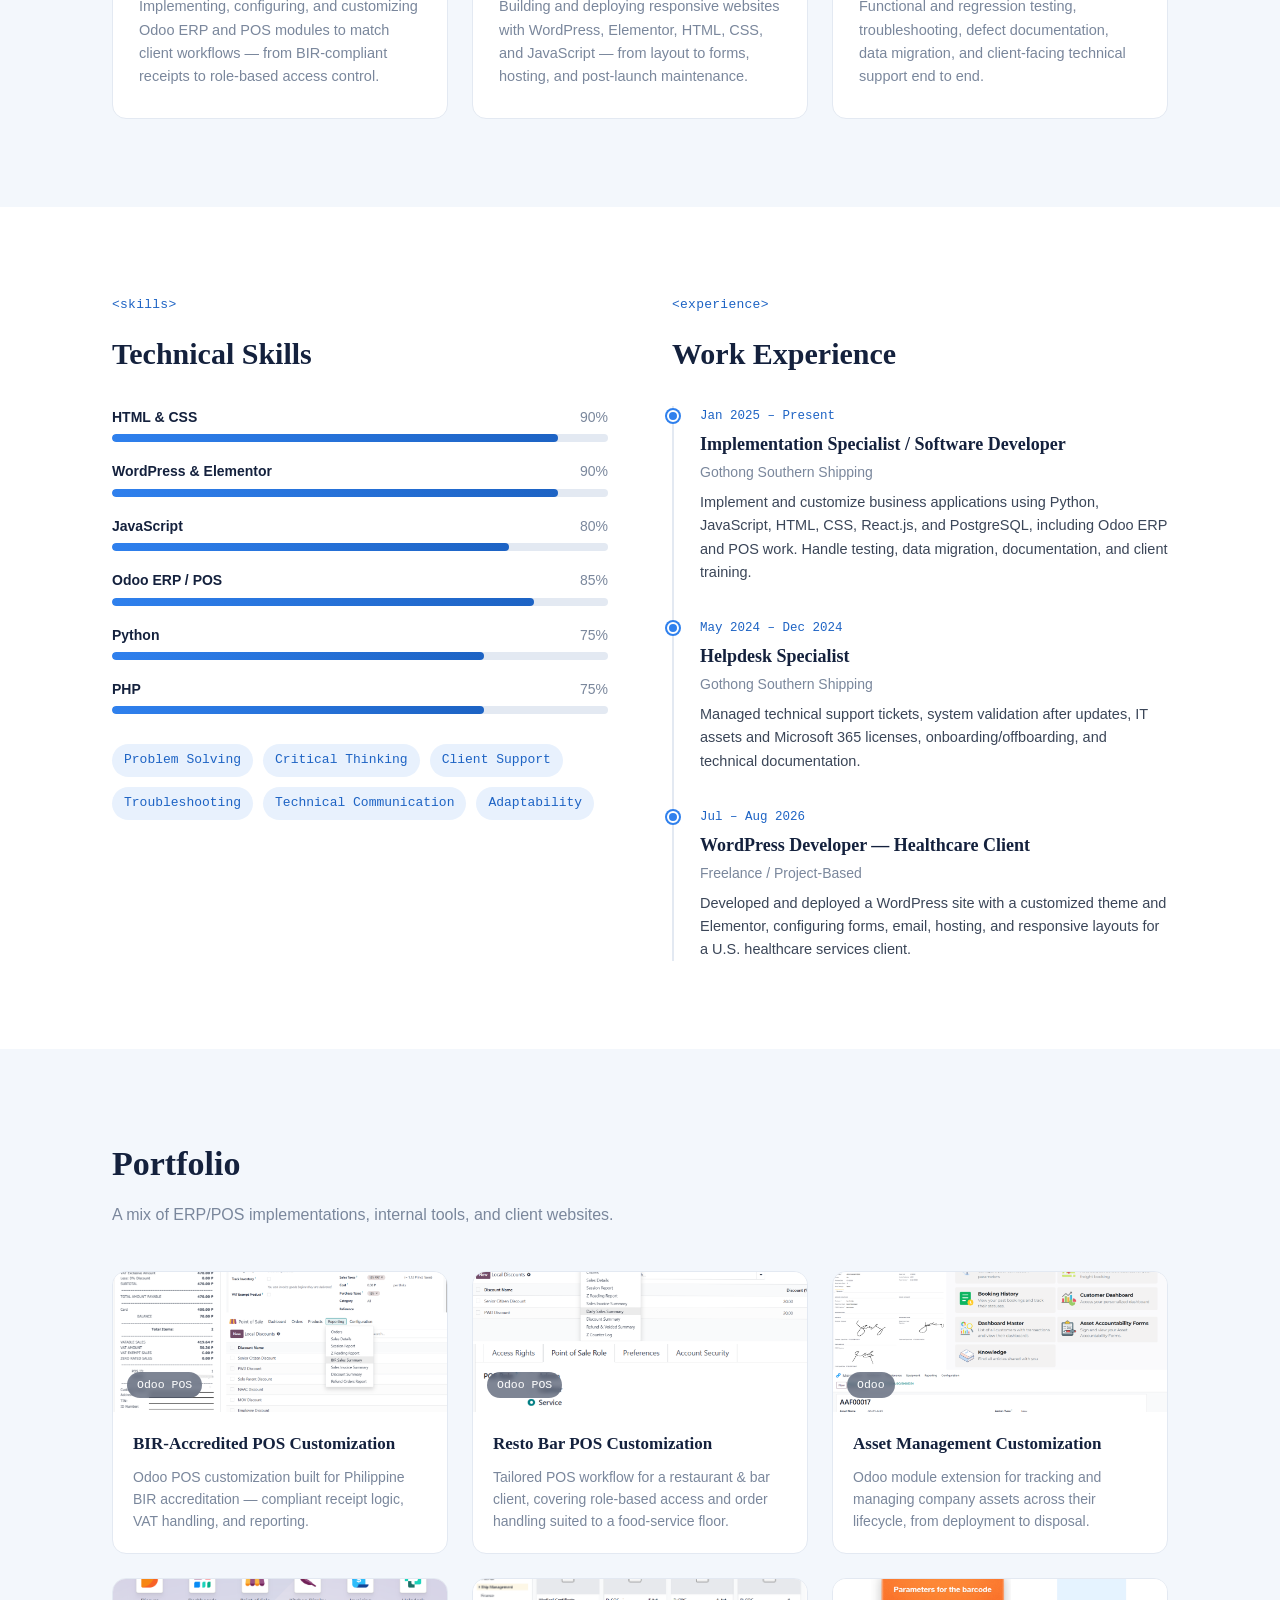
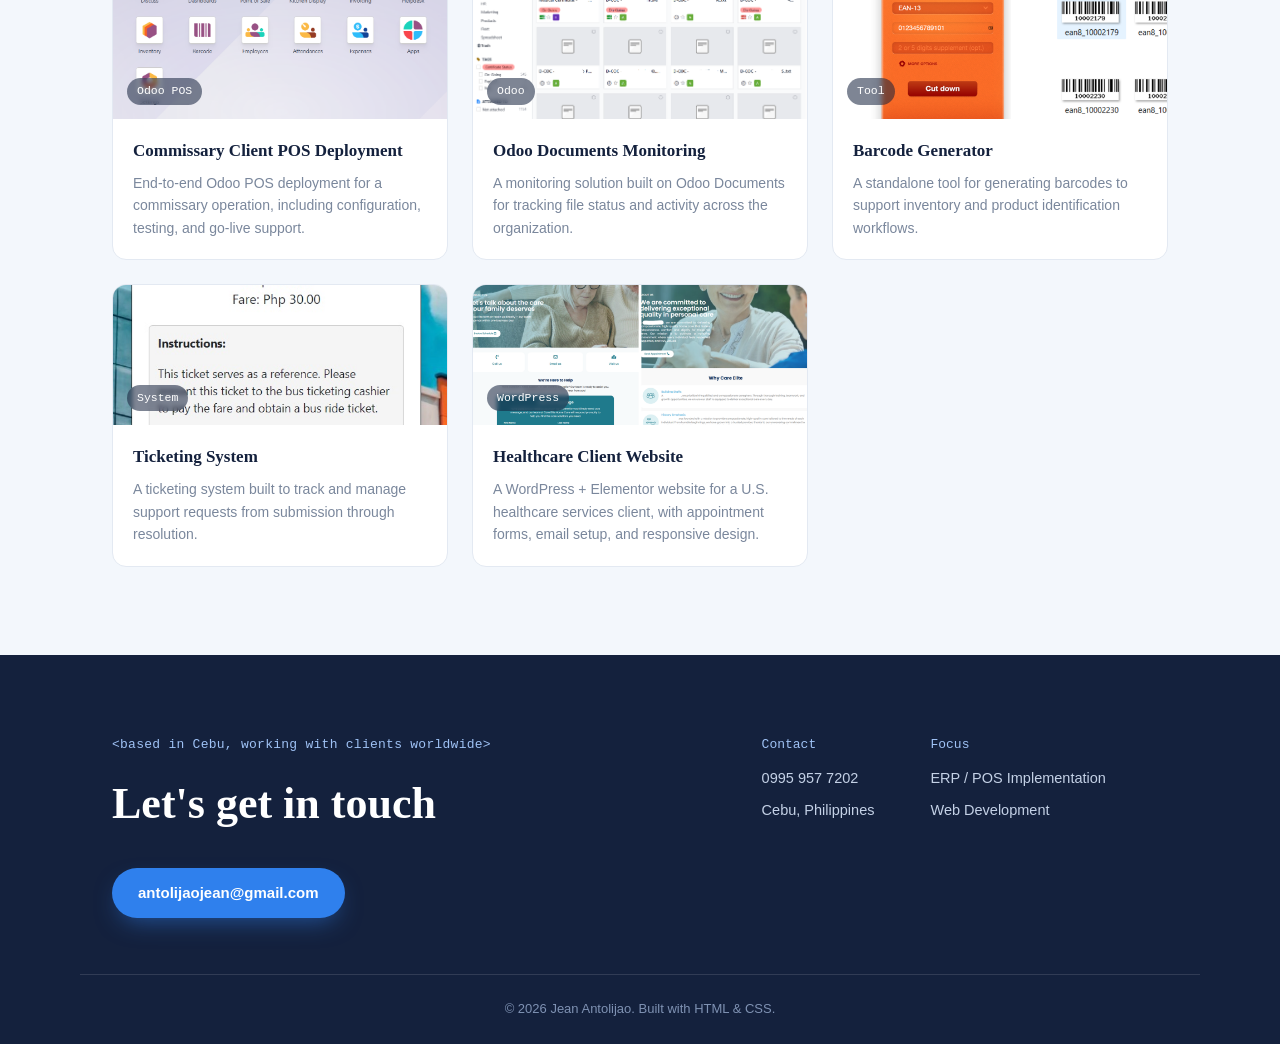
==== commit 3d7e2fc2: "Update image source for ticketing system project" ====
--- a/index.html
+++ b/index.html
@@ -271,7 +271,7 @@
 
       <article class="project">
         <div class="project__thumb project__thumb--photo">
-          <img src="assets/t.png" alt="Ticketing System for a school in Philippines">
+          <img src="assets/t.jpg" alt="Ticketing System for a school in Philippines">
           <span class="project__tag">System</span>
         </div>
         <h3>Ticketing System</h3>
--- a/style.css
+++ b/style.css
@@ -317,6 +317,25 @@
 .project__thumb--erp{ background: linear-gradient(135deg, #2f80ed, #14213d); }
 .project__thumb--tool{ background: linear-gradient(135deg, #4facfe 0%, #1d63c4 100%); }
 .project__thumb--web{ background: linear-gradient(135deg, #56ccf2, #2f80ed); }
+.project__thumb--photo{
+  padding: 0;
+  align-items: flex-end;
+  overflow: hidden;
+}
+.project__thumb--photo img{
+  position: absolute;
+  inset: 0;
+  width: 100%;
+  height: 100%;
+  object-fit: cover;
+  z-index: 0;
+}
+.project__thumb--photo .project__tag{
+  position: relative;
+  z-index: 1;
+  margin: 14px;
+  background: rgba(20,33,61,.55);
+}
 .project__tag{
   font-family: var(--font-mono);
   font-size: 11.5px;
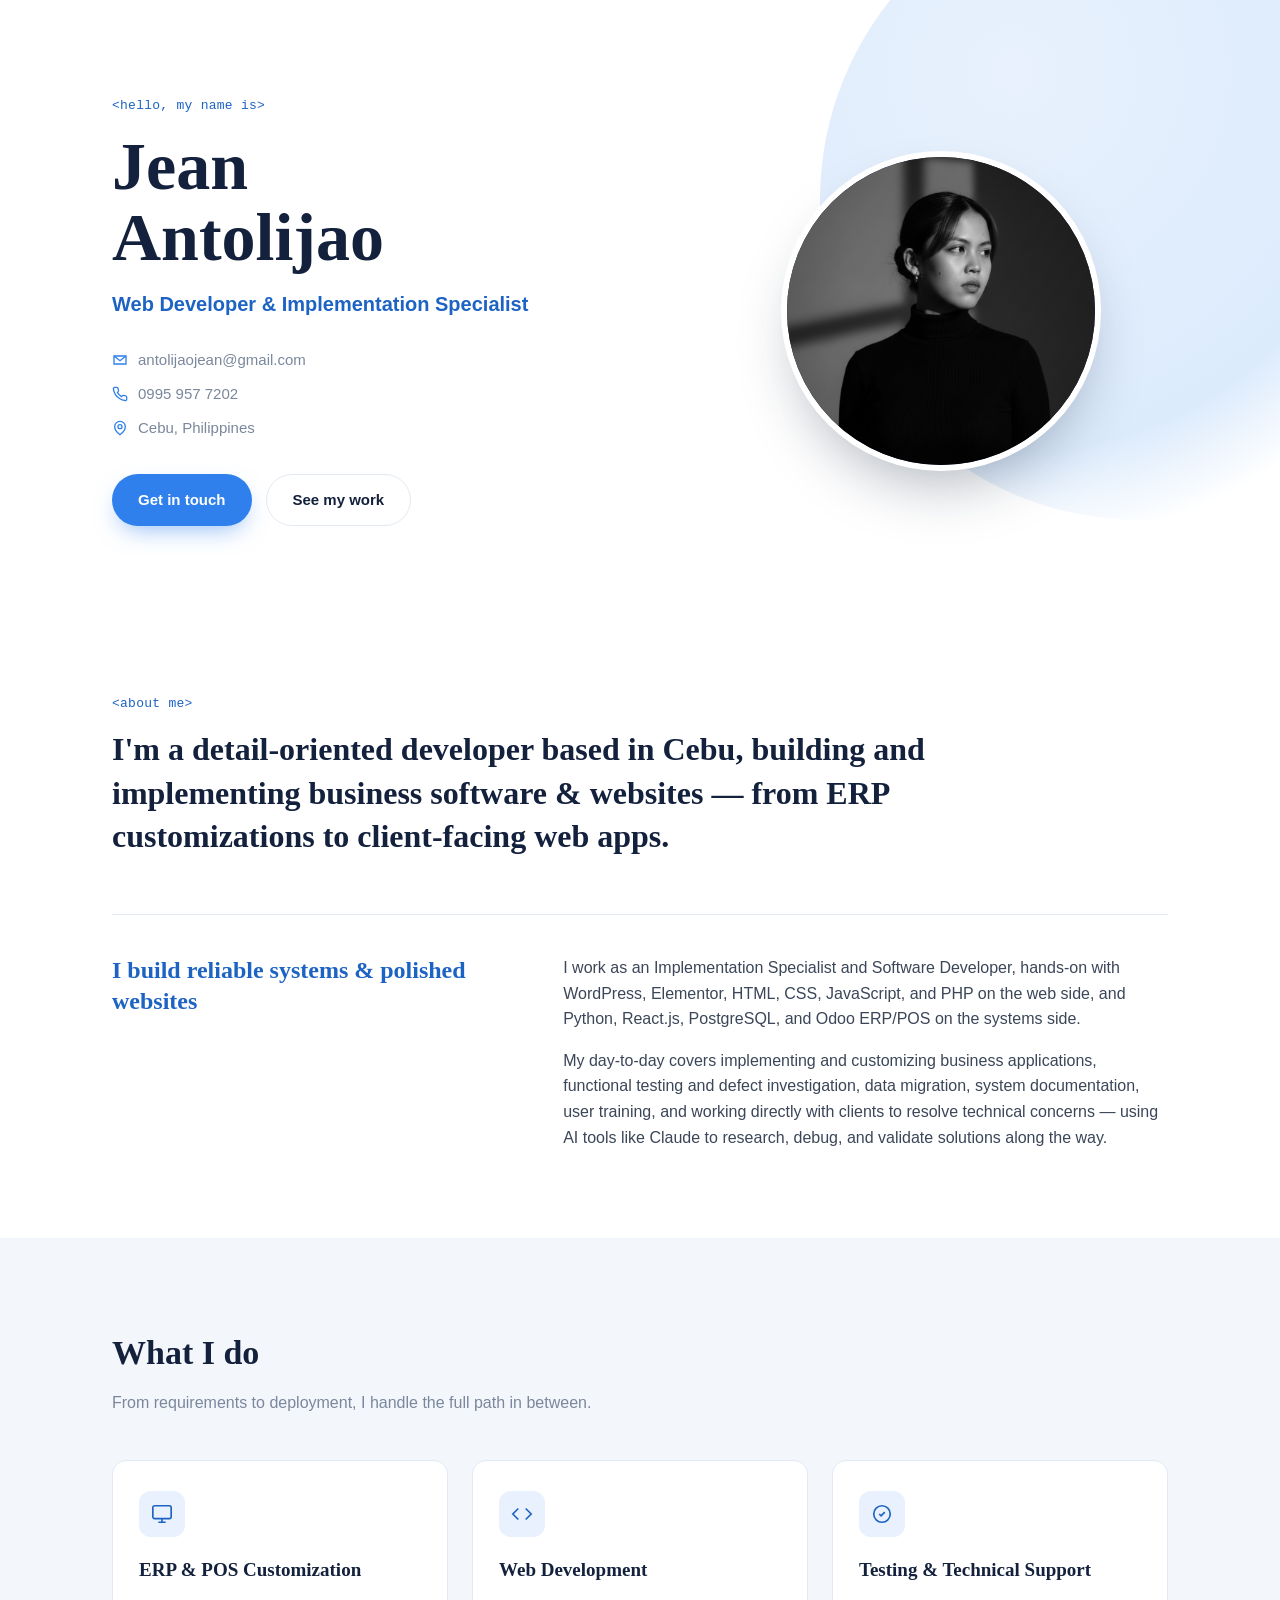
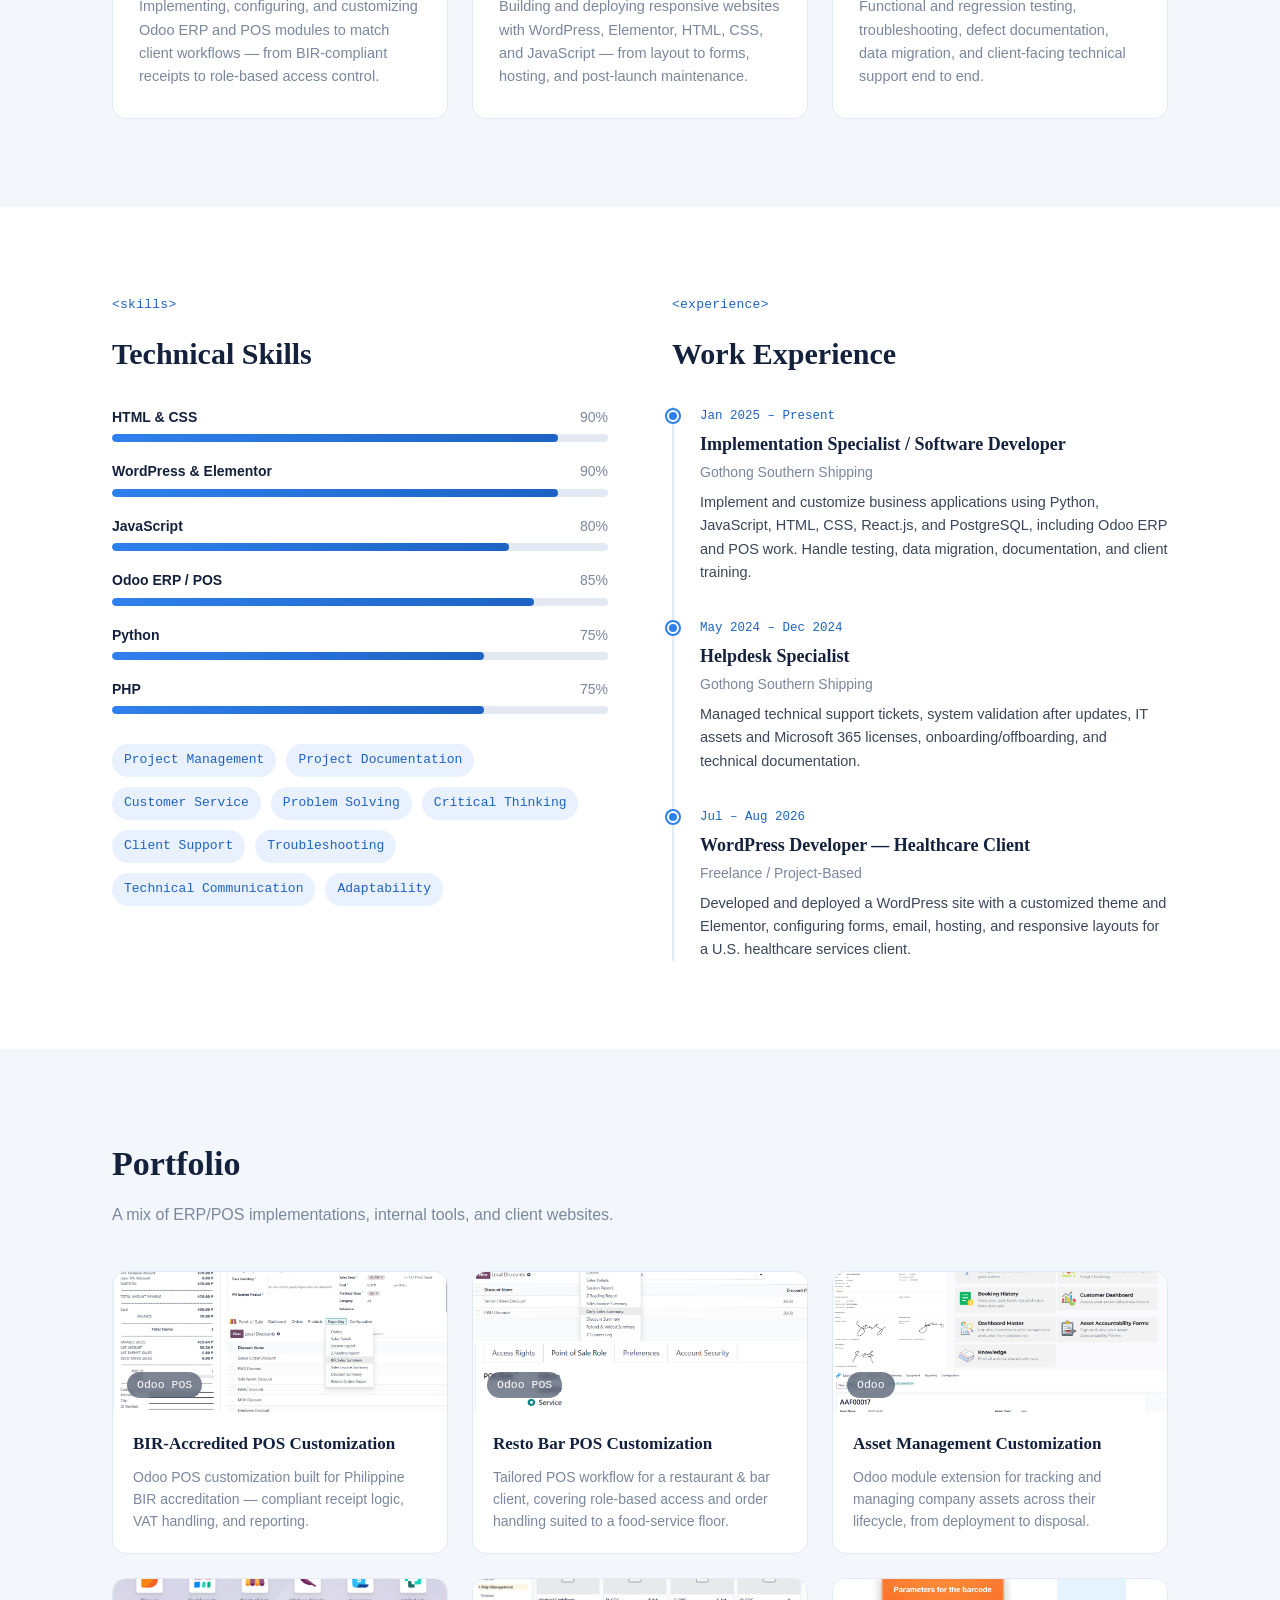
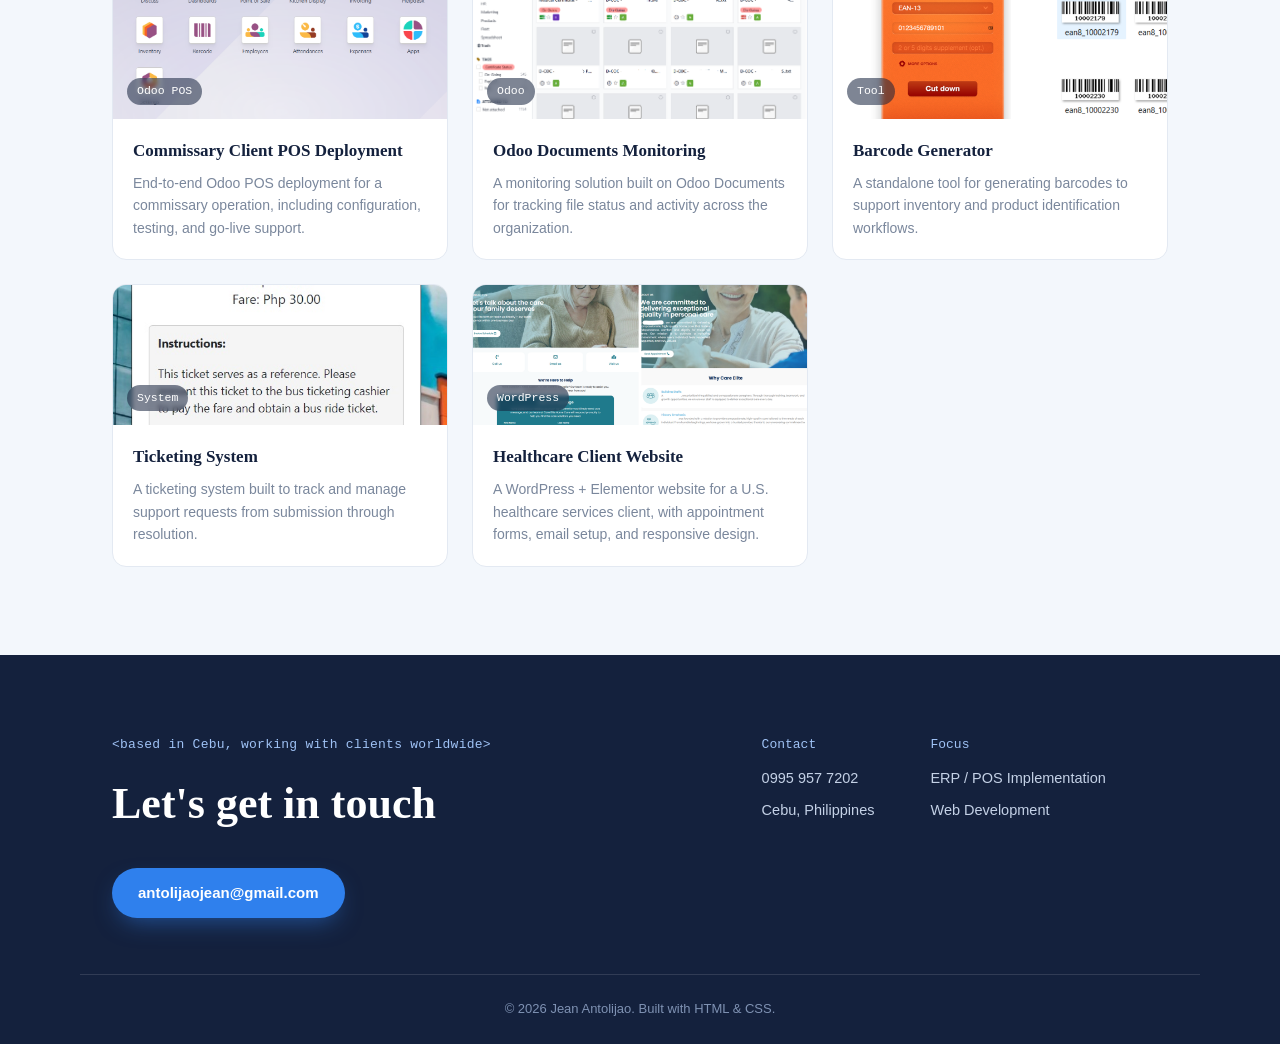
==== commit 718a0226: "Add new tags for project management and documentation" ====
--- a/index.html
+++ b/index.html
@@ -154,6 +154,9 @@
       </div>
 
       <div class="tags">
+        <span class="tag">Project Management</span>
+        <span class="tag">Project Documentation</span>
+        <span class="tag">Customer Service</span>
         <span class="tag">Problem Solving</span>
         <span class="tag">Critical Thinking</span>
         <span class="tag">Client Support</span>
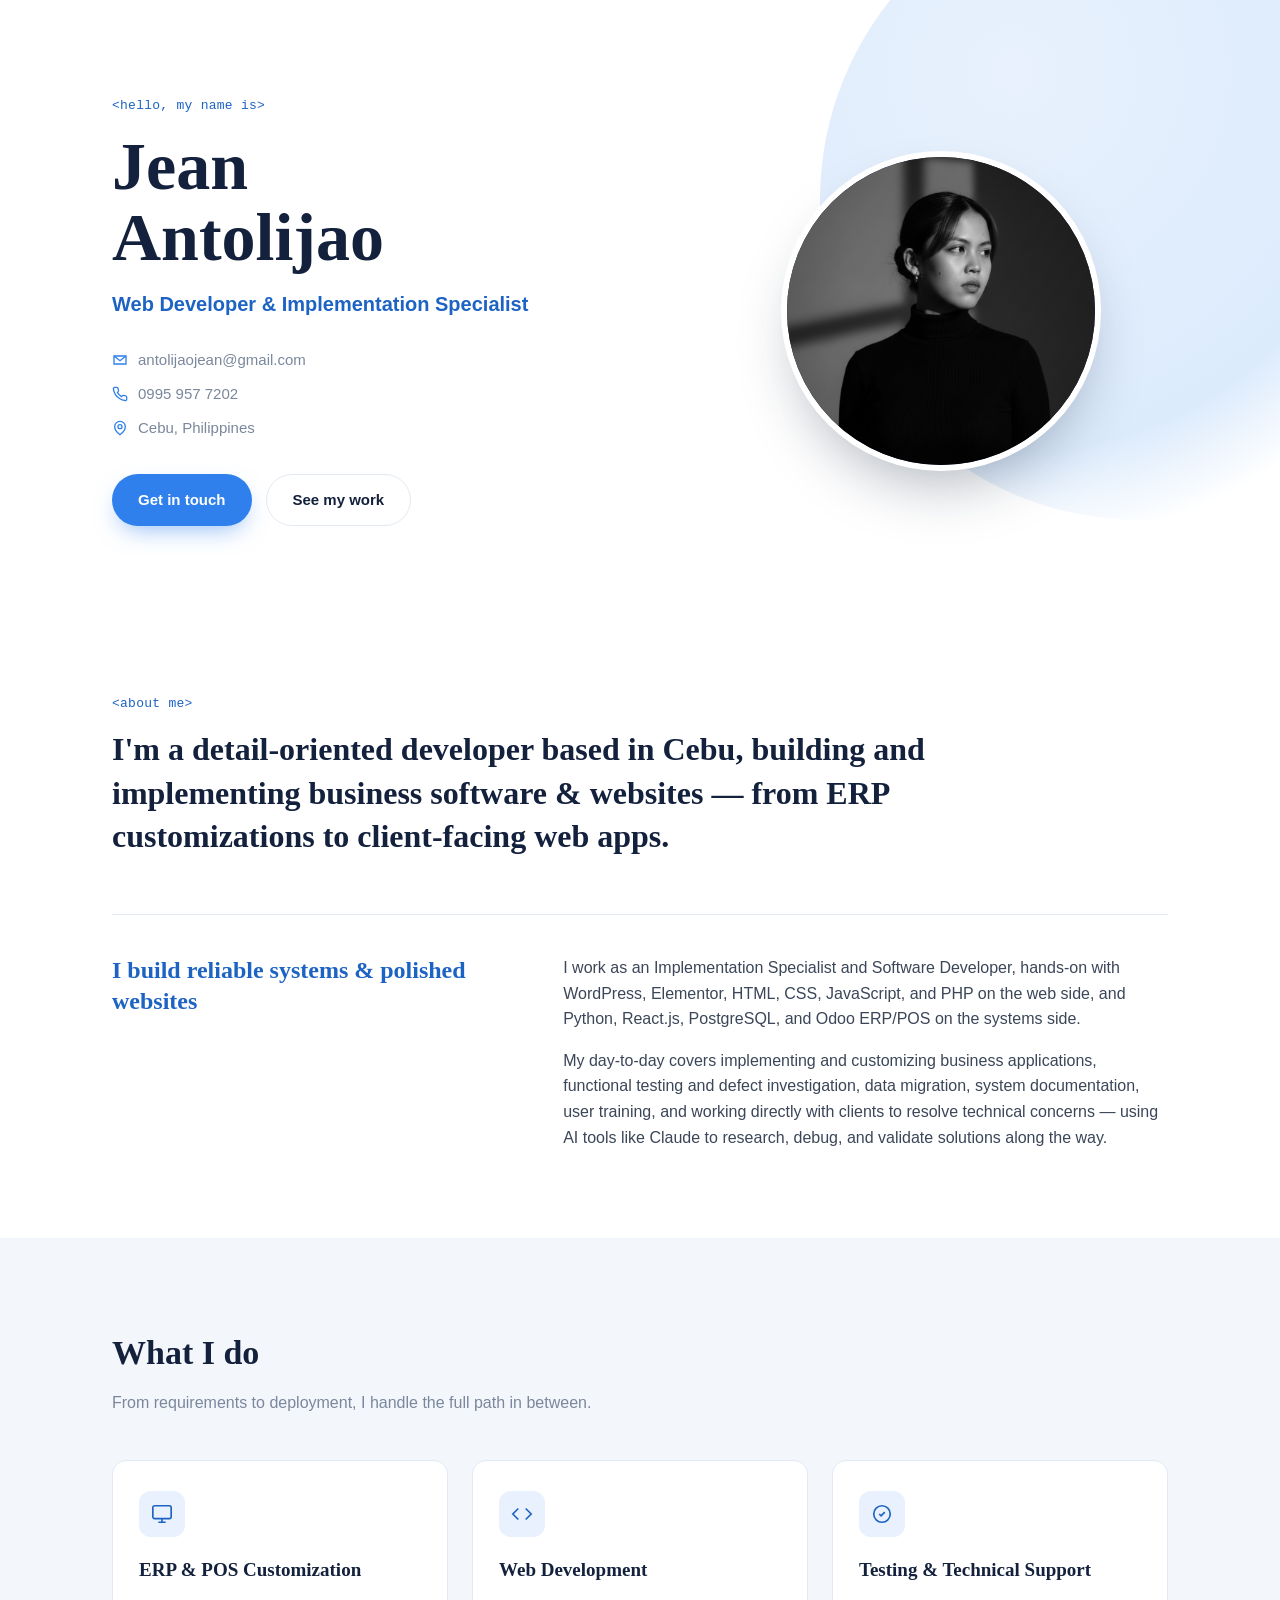
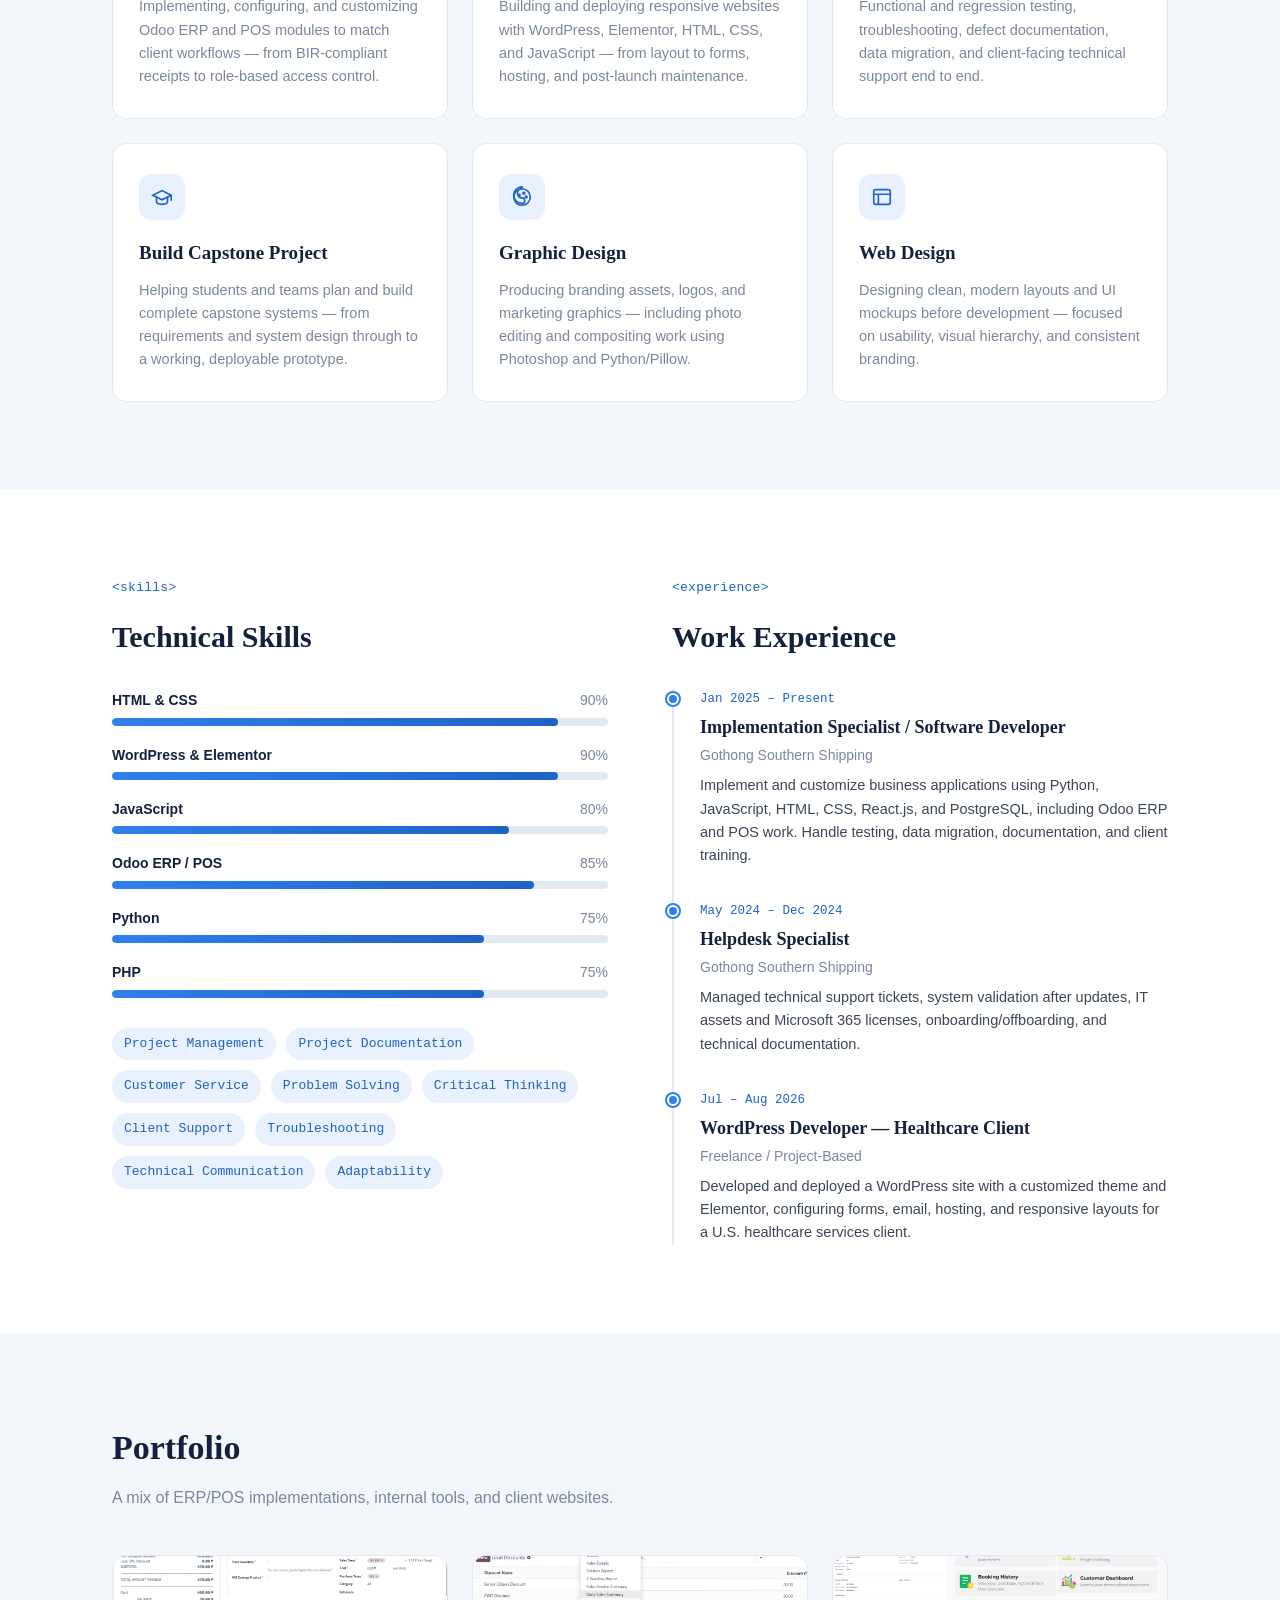
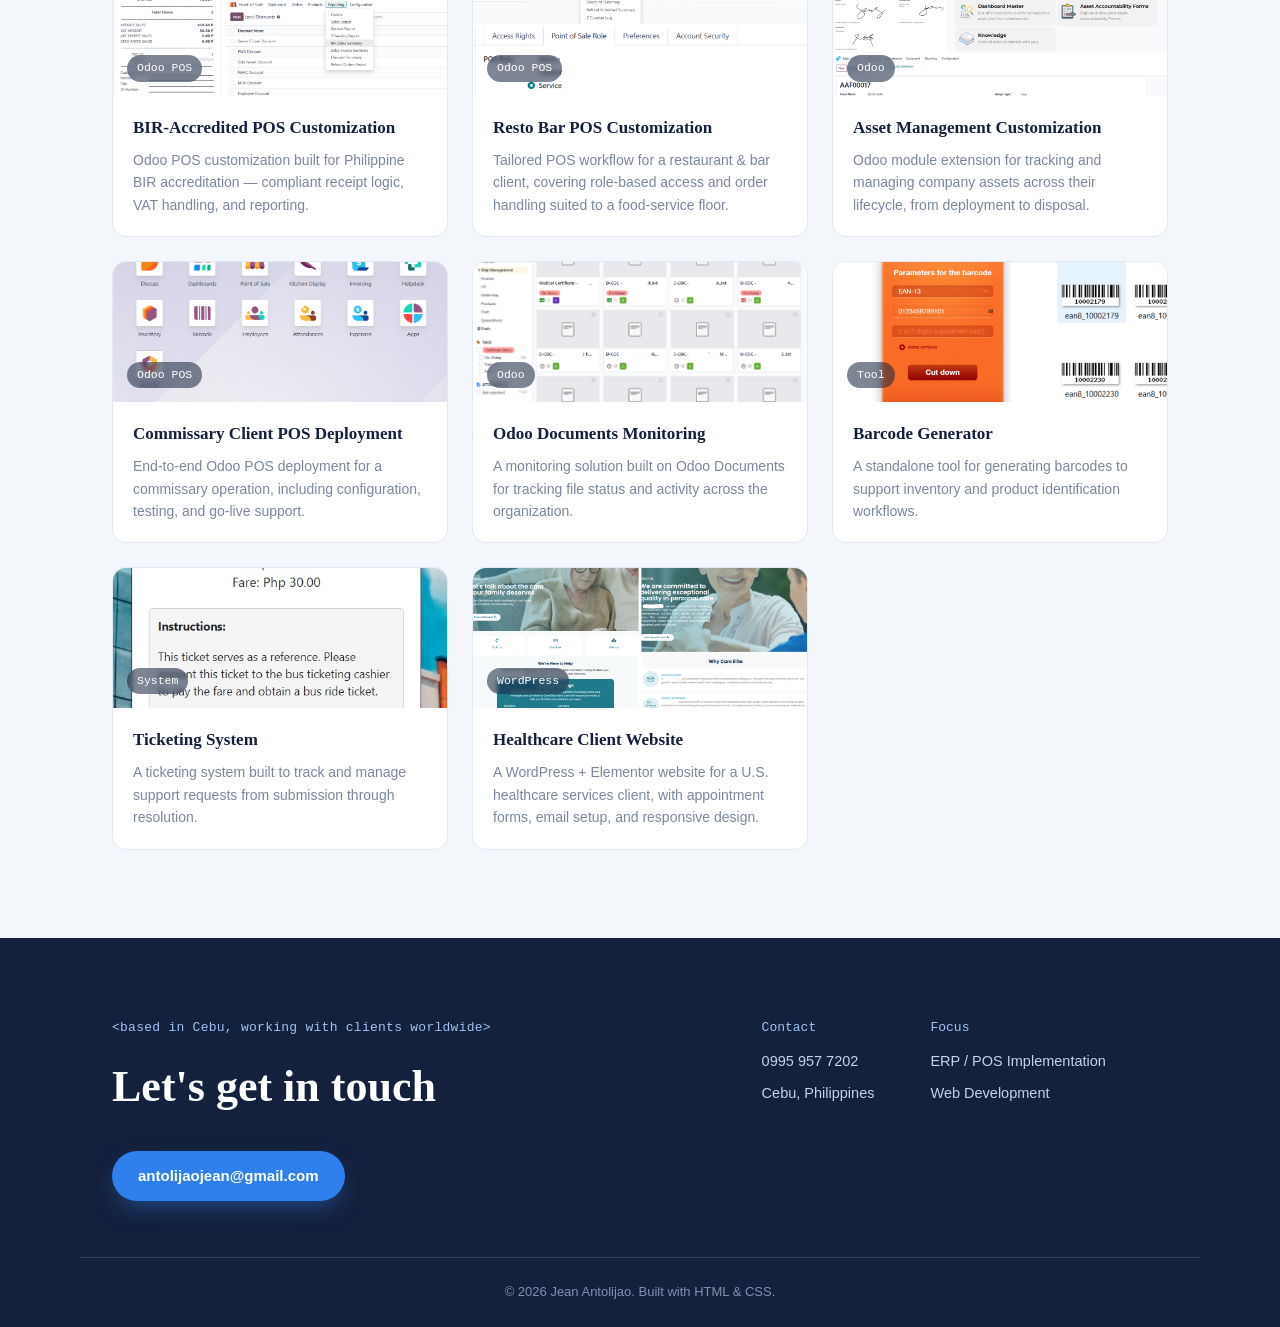
==== commit 17c67967: "Add service sections for capstone project and design" ====
--- a/index.html
+++ b/index.html
@@ -115,6 +115,33 @@
         <p>Functional and regression testing, troubleshooting, defect documentation, data
           migration, and client-facing technical support end to end.</p>
       </div>
+
+      <div class="service">
+        <span class="service__icon">
+          <svg viewBox="0 0 24 24" width="22" height="22" fill="none" stroke="currentColor" stroke-width="1.8"><path d="M22 10v6M2 10l10-5 10 5-10 5-10-5Z"/><path d="M6 12v5c0 1.7 2.7 3 6 3s6-1.3 6-3v-5"/></svg>
+        </span>
+        <h3>Build Capstone Project</h3>
+        <p>Helping students and teams plan and build complete capstone systems — from
+          requirements and system design through to a working, deployable prototype.</p>
+      </div>
+
+      <div class="service">
+        <span class="service__icon">
+          <svg viewBox="0 0 24 24" width="22" height="22" fill="none" stroke="currentColor" stroke-width="1.8"><circle cx="12" cy="12" r="9"/><path d="M12 3a5 5 0 0 0 0 10 3 3 0 0 1 0 6c-5 0-9-4-9-9s4-9 9-9Z"/><circle cx="9" cy="10" r="1"/><circle cx="14" cy="8" r="1"/><circle cx="16.5" cy="12" r="1"/></svg>
+        </span>
+        <h3>Graphic Design</h3>
+        <p>Producing branding assets, logos, and marketing graphics — including photo editing
+          and compositing work using Photoshop and Python/Pillow.</p>
+      </div>
+
+      <div class="service">
+        <span class="service__icon">
+          <svg viewBox="0 0 24 24" width="22" height="22" fill="none" stroke="currentColor" stroke-width="1.8"><rect x="3" y="4" width="18" height="16" rx="2"/><path d="M3 9h18M8 9v11"/></svg>
+        </span>
+        <h3>Web Design</h3>
+        <p>Designing clean, modern layouts and UI mockups before development — focused on
+          usability, visual hierarchy, and consistent branding.</p>
+      </div>
     </div>
   </div>
 </section>
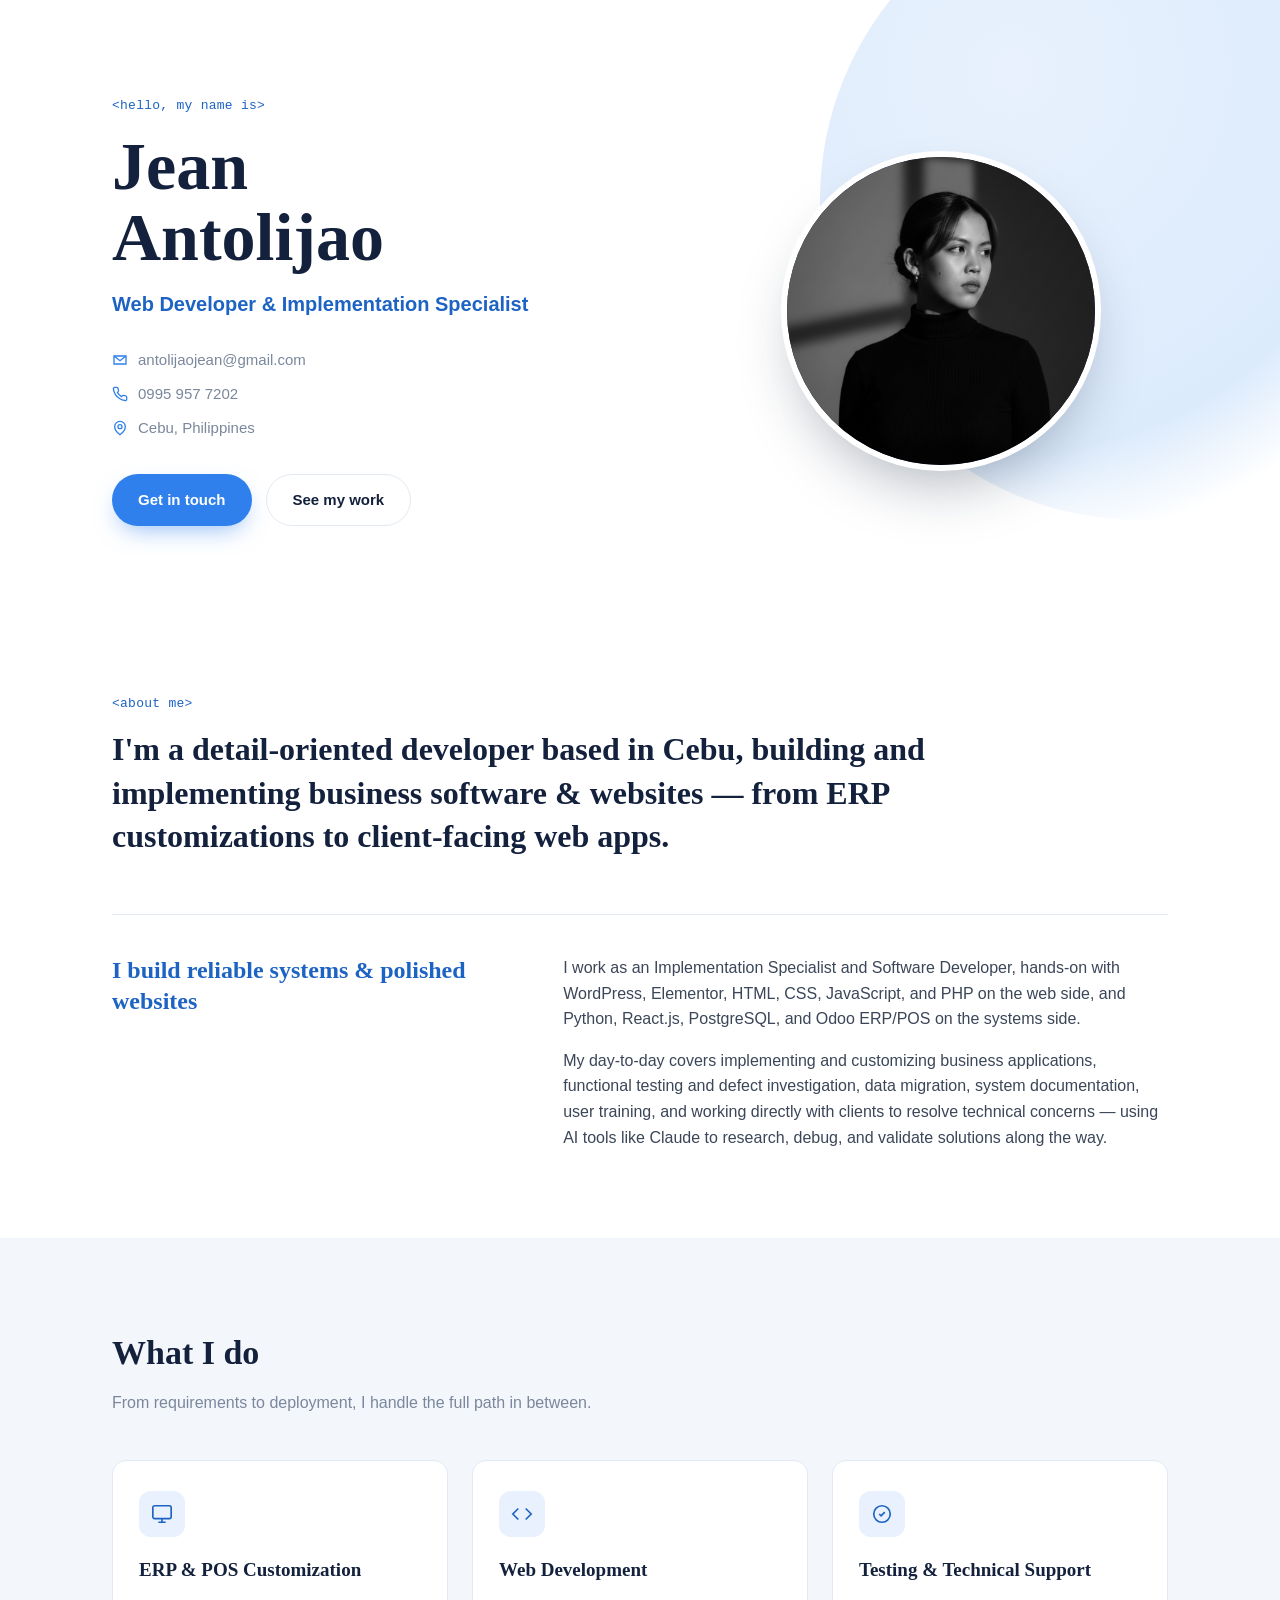
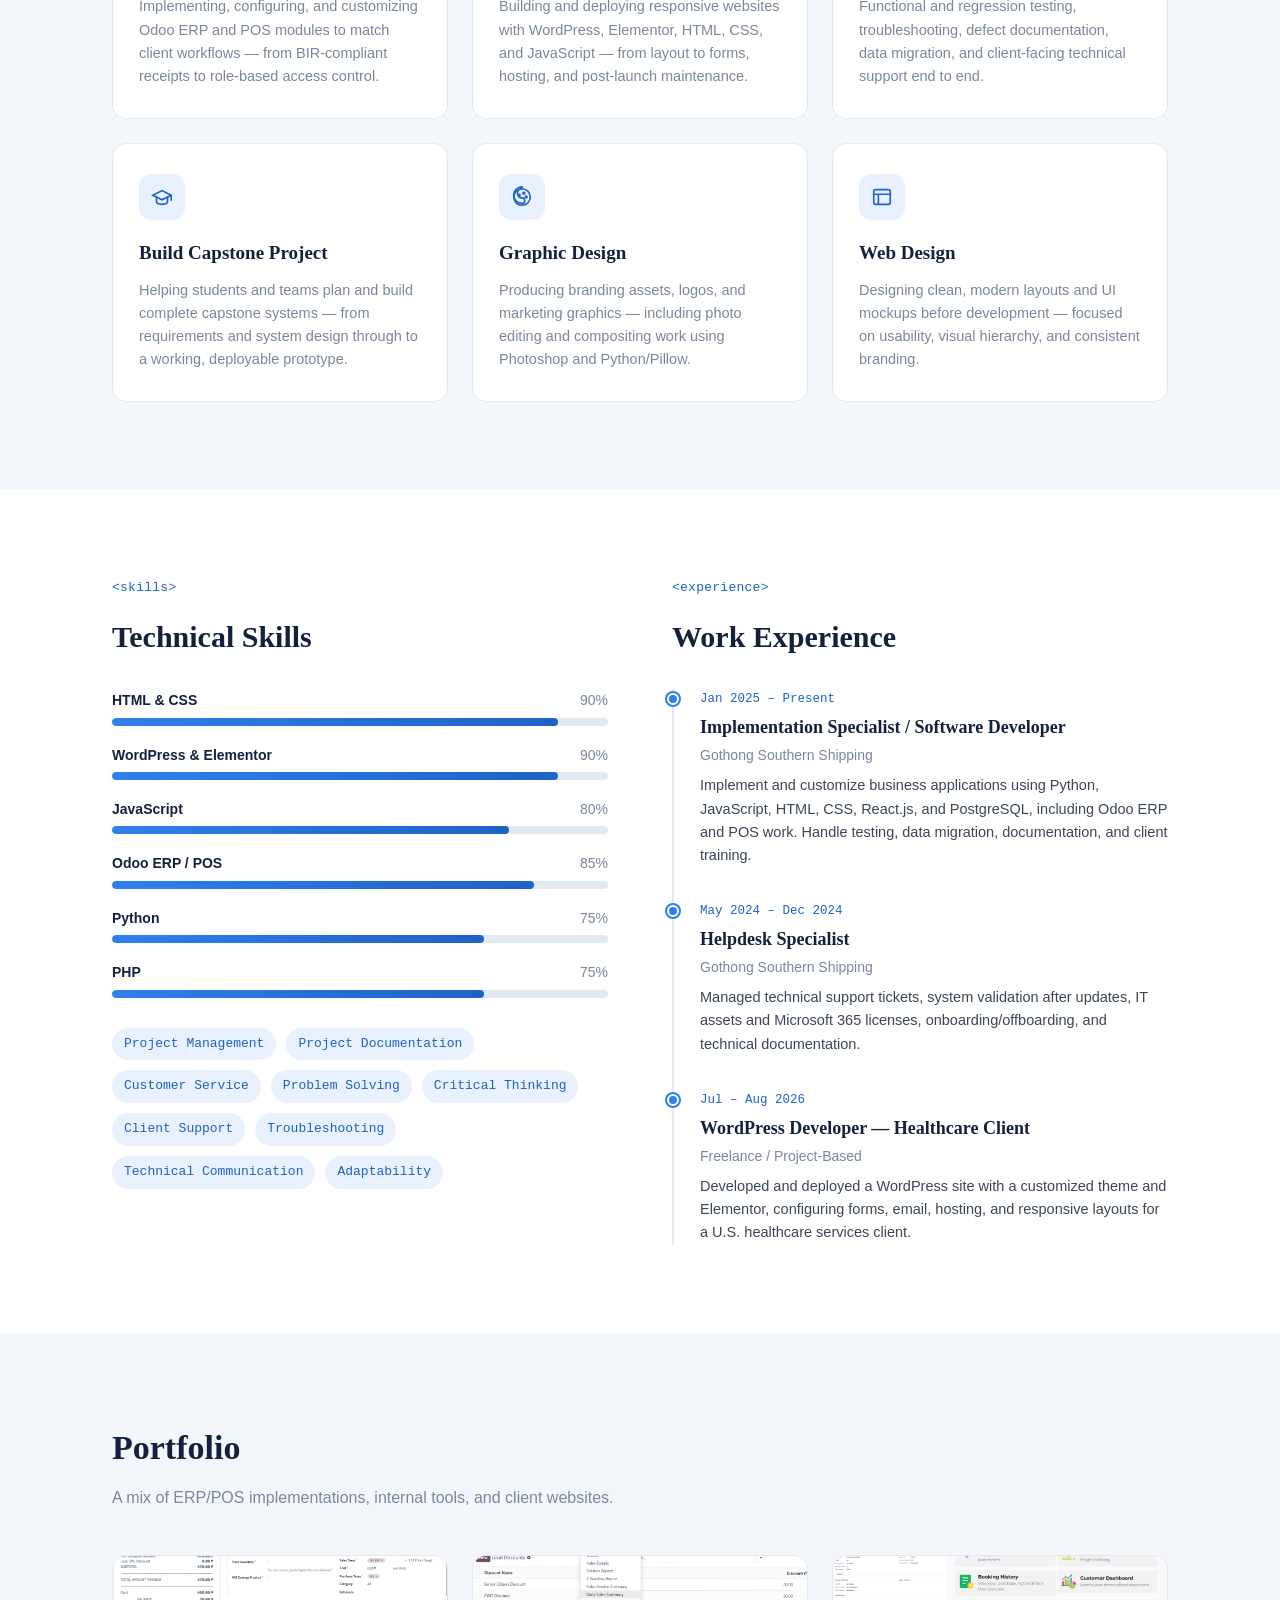
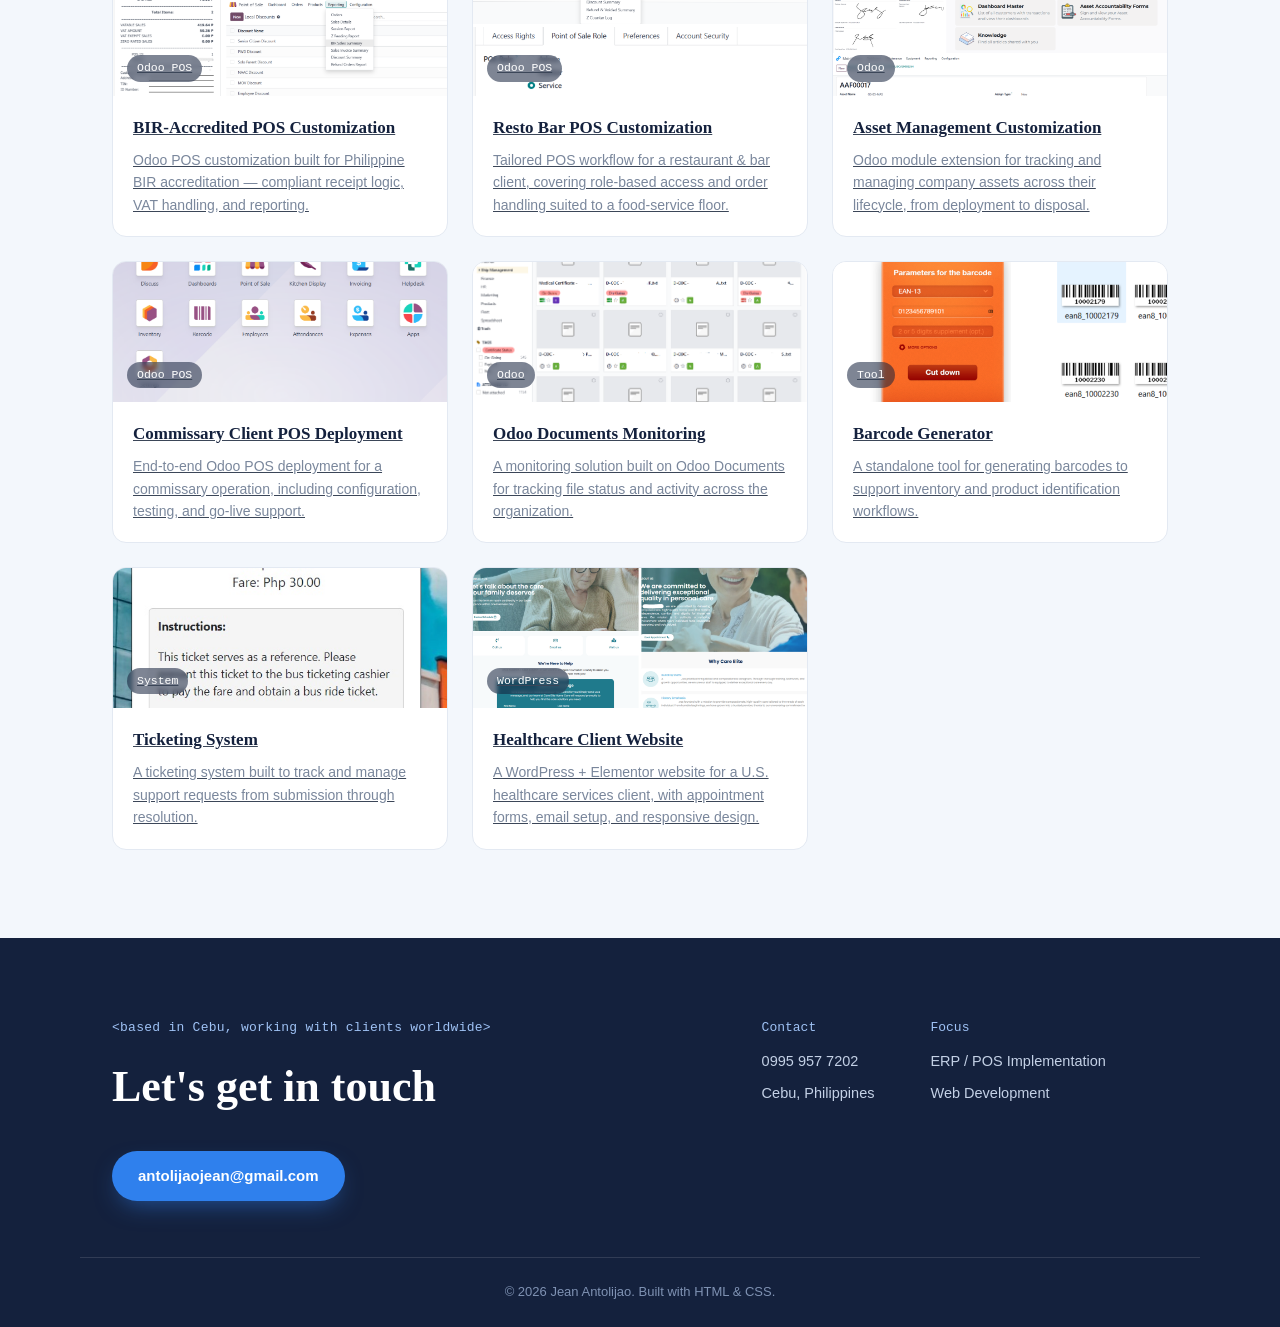
==== commit fc08bc90: "Wrap project articles in anchor tags" ====
--- a/index.html
+++ b/index.html
@@ -239,7 +239,7 @@
 
     <div class="portfolio-grid">
 
-      <article class="project">
+      <a class="project" href="projects/bir.html">
         <div class="project__thumb project__thumb--photo">
           <img src="assets/bir.png" alt="Odoo POS customization for BIR accreditation">
           <span class="project__tag">Odoo POS</span>
@@ -247,9 +247,9 @@
         <h3>BIR-Accredited POS Customization</h3>
         <p>Odoo POS customization built for Philippine BIR accreditation — compliant receipt
           logic, VAT handling, and reporting.</p>
-      </article>
-
-      <article class="project">
+      </a>
+
+      <a class="project" href="projects/v.html">
         <div class="project__thumb project__thumb--photo">
           <img src="assets/v.png" alt="Odoo POS customization for a Resto Bar Client">
           <span class="project__tag">Odoo POS</span>
@@ -257,9 +257,9 @@
         <h3>Resto Bar POS Customization</h3>
         <p>Tailored POS workflow for a restaurant &amp; bar client, covering role-based access
           and order handling suited to a food-service floor.</p>
-      </article>
-
-      <article class="project">
+      </a>
+
+      <a class="project" href="projects/f.html">
         <div class="project__thumb project__thumb--photo">
           <img src="assets/f.png" alt="Customized Odoo for Asset Management">
           <span class="project__tag">Odoo</span>
@@ -267,9 +267,9 @@
         <h3>Asset Management Customization</h3>
         <p>Odoo module extension for tracking and managing company assets across their
           lifecycle, from deployment to disposal.</p>
-      </article>
-
-      <article class="project">
+      </a>
+
+      <a class="project" href="projects/s.html">
         <div class="project__thumb project__thumb--photo">
           <img src="assets/s.png" alt="Odoo POS customization for a Commissary Client">
           <span class="project__tag">Odoo POS</span>
@@ -277,9 +277,9 @@
         <h3>Commissary Client POS Deployment</h3>
         <p>End-to-end Odoo POS deployment for a commissary operation, including configuration,
           testing, and go-live support.</p>
-      </article>
-
-      <article class="project">
+      </a>
+
+      <a class="project" href="projects/d.html">
         <div class="project__thumb project__thumb--photo">
           <img src="assets/d.png" alt="Internal Documents Monitoring project for expiring certificates">
           <span class="project__tag">Odoo</span>
@@ -287,9 +287,9 @@
         <h3>Odoo Documents Monitoring</h3>
         <p>A monitoring solution built on Odoo Documents for tracking file status and activity
           across the organization.</p>
-      </article>
-
-      <article class="project">
+      </a>
+
+      <a class="project" href="projects/b.html">
         <div class="project__thumb project__thumb--photo">
           <img src="assets/b.png" alt="Barcode Generator for our Commissary Client">
           <span class="project__tag">Tool</span>
@@ -297,9 +297,9 @@
         <h3>Barcode Generator</h3>
         <p>A standalone tool for generating barcodes to support inventory and product
           identification workflows.</p>
-      </article>
-
-      <article class="project">
+      </a>
+
+      <a class="project" href="projects/t.html">
         <div class="project__thumb project__thumb--photo">
           <img src="assets/t.jpg" alt="Ticketing System for a school in Philippines">
           <span class="project__tag">System</span>
@@ -307,9 +307,9 @@
         <h3>Ticketing System</h3>
         <p>A ticketing system built to track and manage support requests from submission
           through resolution.</p>
-      </article>
-
-      <article class="project">
+      </a>
+
+      <a class="project" href="projects/w.html">
         <div class="project__thumb project__thumb--photo">
           <img src="assets/w.png" alt="WordPress Website for a Client from U.S">
           <span class="project__tag">WordPress</span>
@@ -317,7 +317,7 @@
         <h3>Healthcare Client Website</h3>
         <p>A WordPress + Elementor website for a U.S. healthcare services client, with
           appointment forms, email setup, and responsive design.</p>
-      </article>
+      </a>
 
     </div>
   </div>
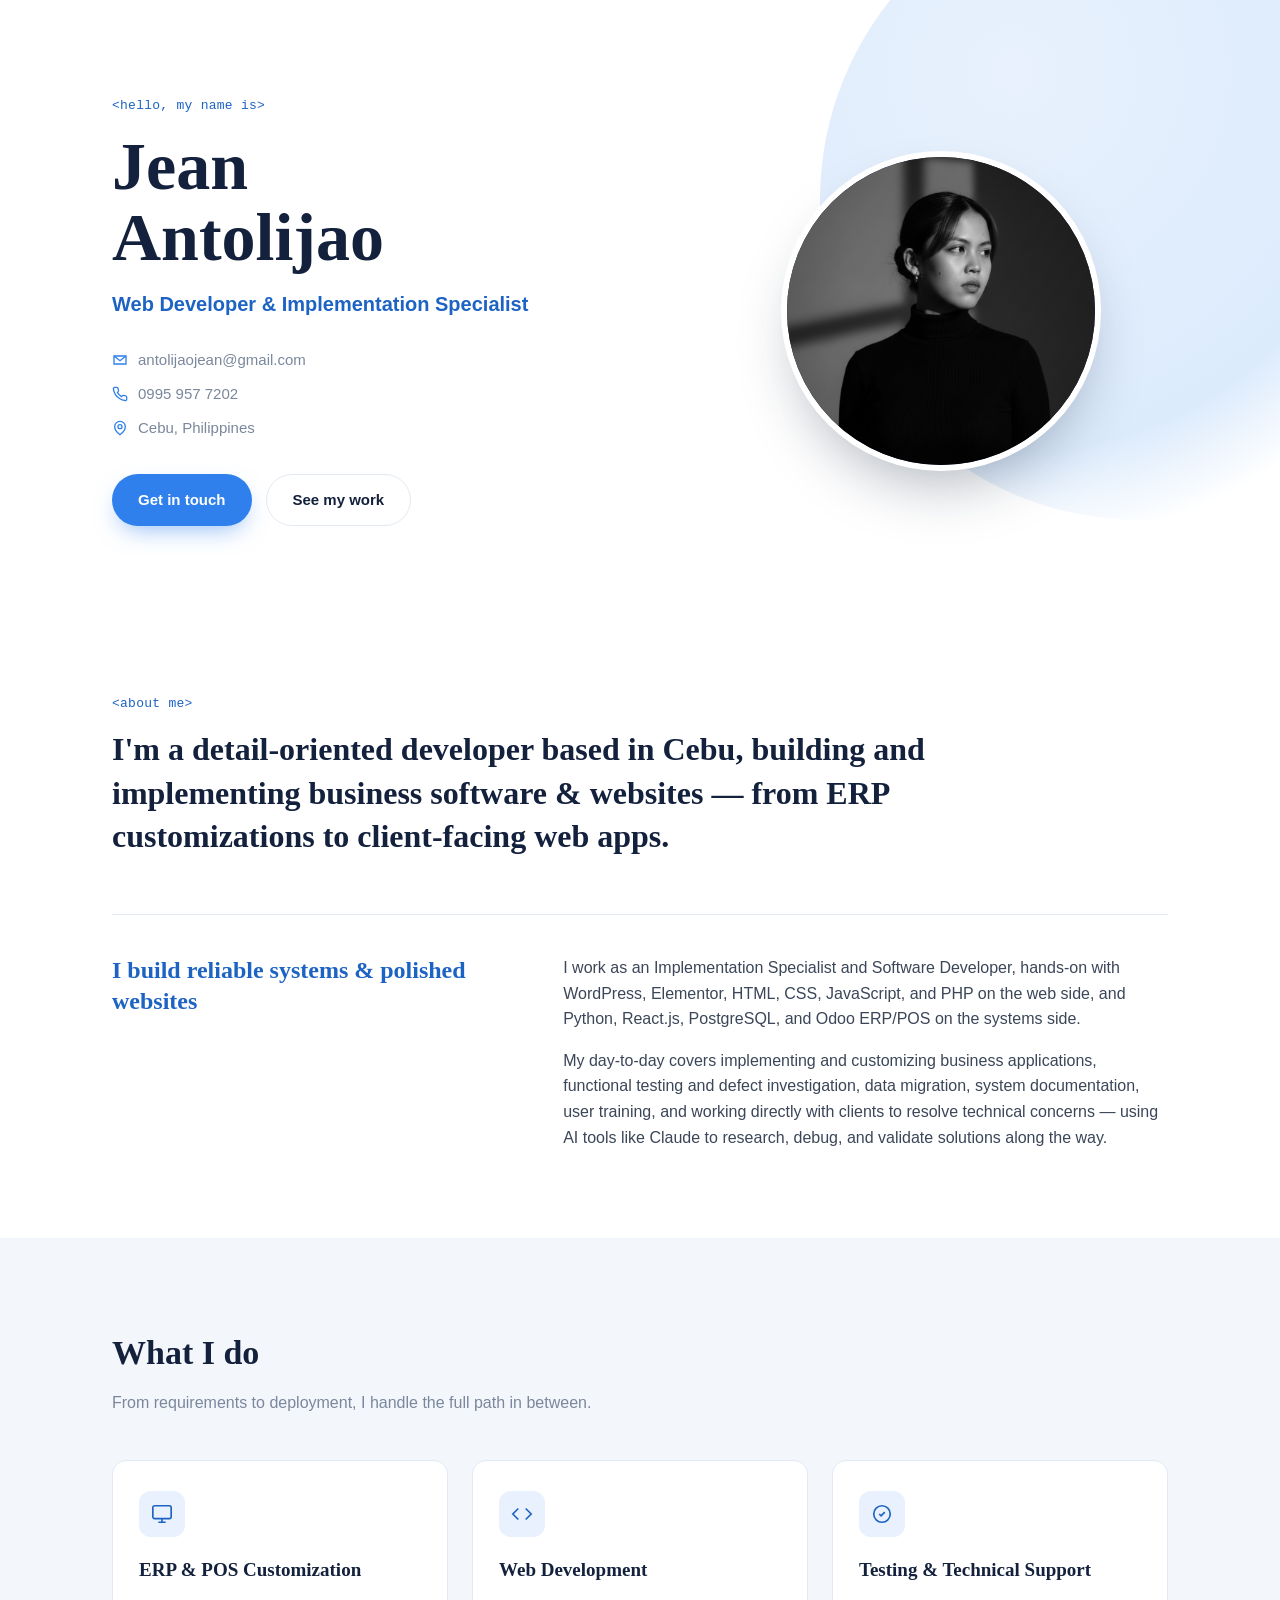
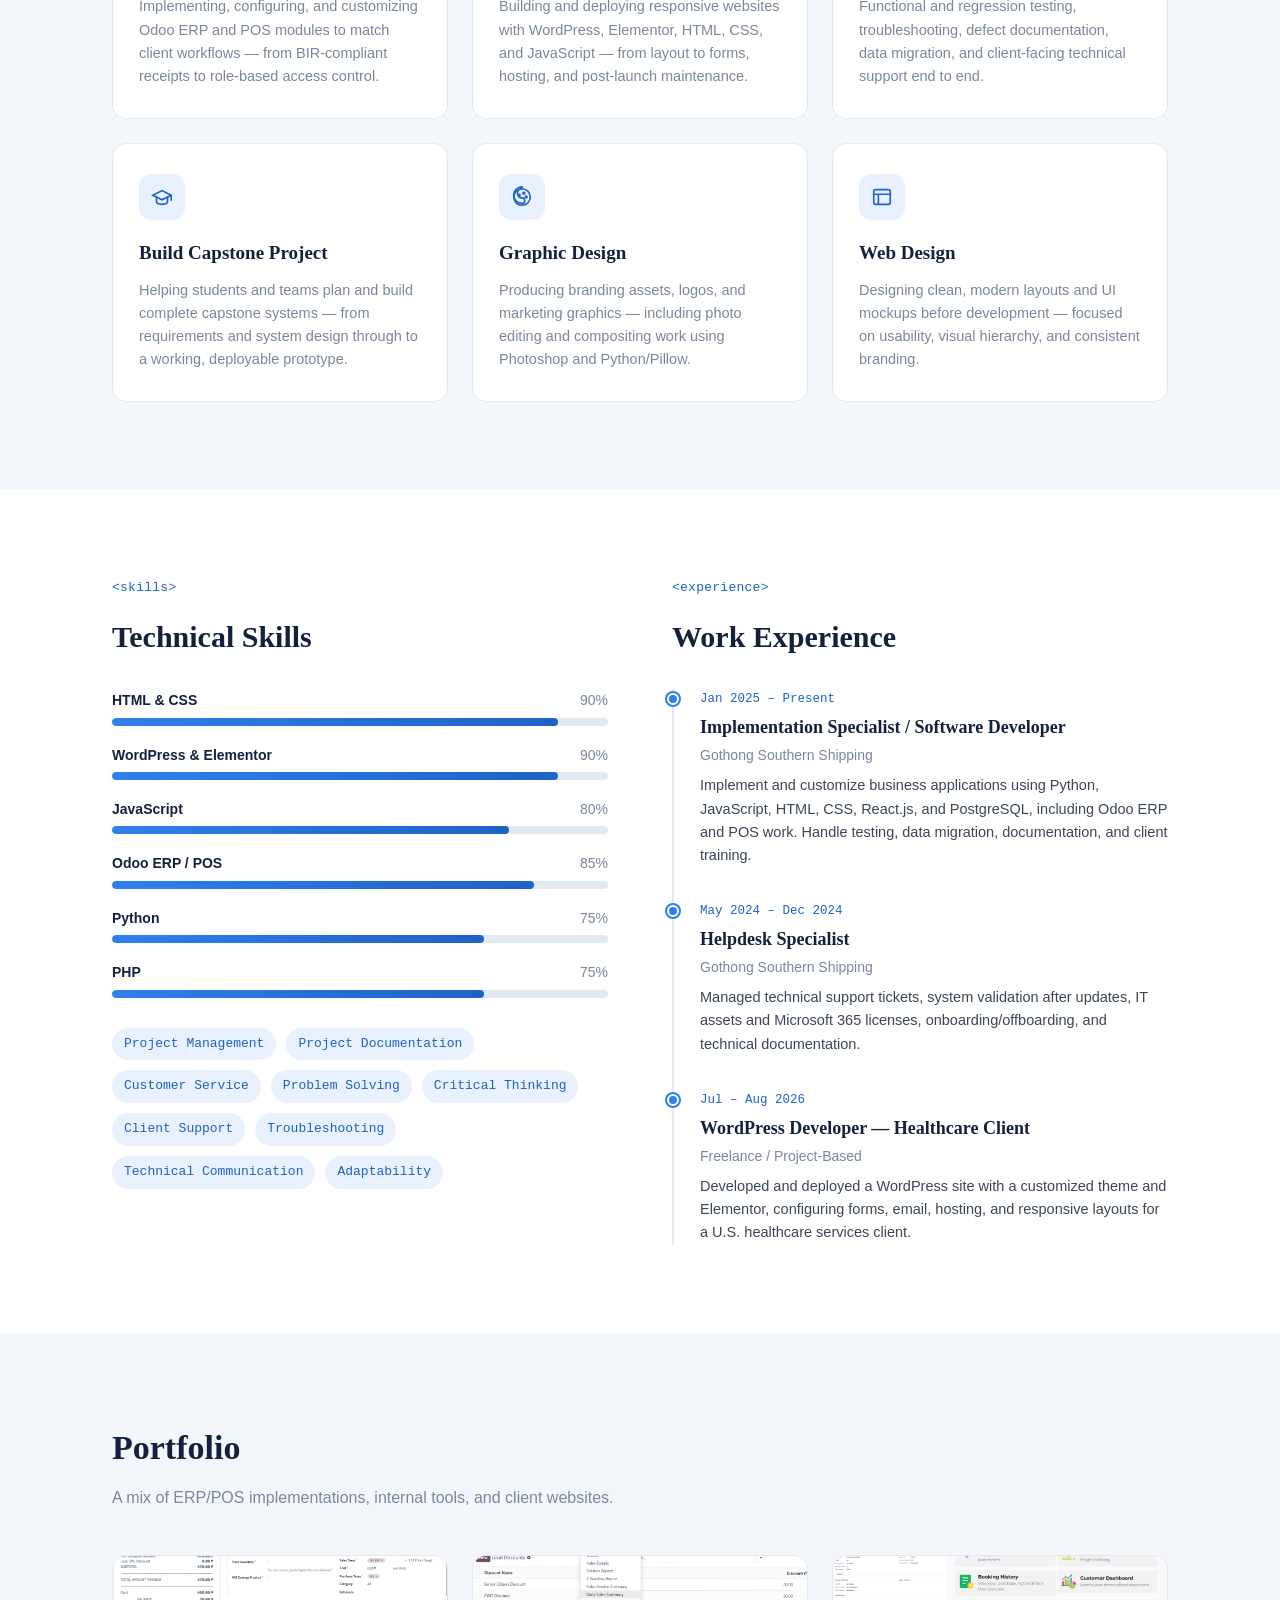
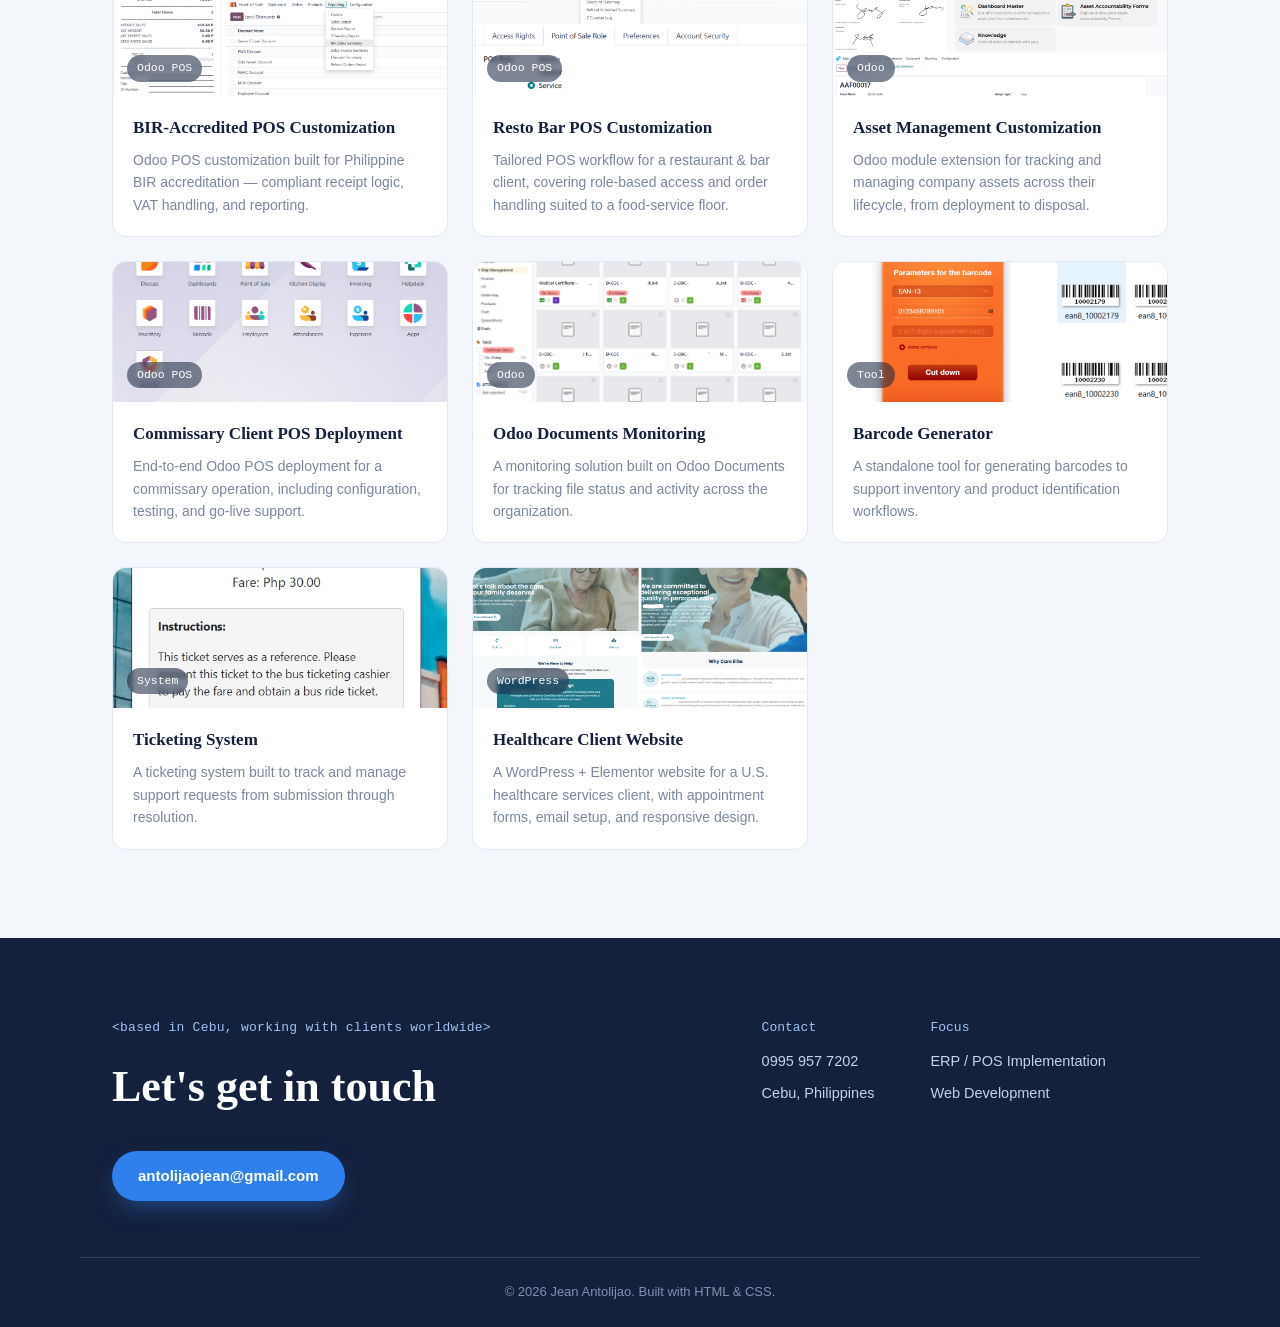
==== commit 491704f9: "Update project links in index.html" ====
--- a/index.html
+++ b/index.html
@@ -239,7 +239,7 @@
 
     <div class="portfolio-grid">
 
-      <a class="project" href="projects/bir.html">
+      <a class="project" href="projects/bir-accreditation.html">
         <div class="project__thumb project__thumb--photo">
           <img src="assets/bir.png" alt="Odoo POS customization for BIR accreditation">
           <span class="project__tag">Odoo POS</span>
@@ -249,7 +249,7 @@
           logic, VAT handling, and reporting.</p>
       </a>
 
-      <a class="project" href="projects/v.html">
+      <a class="project" href="projects/restobar-pos.html">
         <div class="project__thumb project__thumb--photo">
           <img src="assets/v.png" alt="Odoo POS customization for a Resto Bar Client">
           <span class="project__tag">Odoo POS</span>
@@ -259,7 +259,7 @@
           and order handling suited to a food-service floor.</p>
       </a>
 
-      <a class="project" href="projects/f.html">
+      <a class="project" href="projects/asset-management.html">
         <div class="project__thumb project__thumb--photo">
           <img src="assets/f.png" alt="Customized Odoo for Asset Management">
           <span class="project__tag">Odoo</span>
@@ -269,7 +269,7 @@
           lifecycle, from deployment to disposal.</p>
       </a>
 
-      <a class="project" href="projects/s.html">
+      <a class="project" href="projects/commissary-pos.html">
         <div class="project__thumb project__thumb--photo">
           <img src="assets/s.png" alt="Odoo POS customization for a Commissary Client">
           <span class="project__tag">Odoo POS</span>
@@ -279,7 +279,7 @@
           testing, and go-live support.</p>
       </a>
 
-      <a class="project" href="projects/d.html">
+      <a class="project" href="projects/docs-monitoring.html">
         <div class="project__thumb project__thumb--photo">
           <img src="assets/d.png" alt="Internal Documents Monitoring project for expiring certificates">
           <span class="project__tag">Odoo</span>
@@ -289,7 +289,7 @@
           across the organization.</p>
       </a>
 
-      <a class="project" href="projects/b.html">
+      <a class="project" href="projects/barcode-generator.html">
         <div class="project__thumb project__thumb--photo">
           <img src="assets/b.png" alt="Barcode Generator for our Commissary Client">
           <span class="project__tag">Tool</span>
@@ -299,7 +299,7 @@
           identification workflows.</p>
       </a>
 
-      <a class="project" href="projects/t.html">
+      <a class="project" href="projects/ticketing-system.html">
         <div class="project__thumb project__thumb--photo">
           <img src="assets/t.jpg" alt="Ticketing System for a school in Philippines">
           <span class="project__tag">System</span>
@@ -309,7 +309,7 @@
           through resolution.</p>
       </a>
 
-      <a class="project" href="projects/w.html">
+      <a class="project" href="projects/healthcare-website.html">
         <div class="project__thumb project__thumb--photo">
           <img src="assets/w.png" alt="WordPress Website for a Client from U.S">
           <span class="project__tag">WordPress</span>
--- a/style.css
+++ b/style.css
@@ -317,6 +317,12 @@
 .project__thumb--erp{ background: linear-gradient(135deg, #2f80ed, #14213d); }
 .project__thumb--tool{ background: linear-gradient(135deg, #4facfe 0%, #1d63c4 100%); }
 .project__thumb--web{ background: linear-gradient(135deg, #56ccf2, #2f80ed); }
+a.project{
+  text-decoration: none;
+  color: inherit;
+  cursor: pointer;
+}
+
 .project__thumb--photo{
   padding: 0;
   align-items: flex-end;
@@ -329,12 +335,16 @@
   height: 100%;
   object-fit: cover;
   z-index: 0;
+  transition: transform .25s ease;
 }
 .project__thumb--photo .project__tag{
   position: relative;
   z-index: 1;
   margin: 14px;
   background: rgba(20,33,61,.55);
+}
+.project:hover .project__thumb--photo img{
+  transform: scale(1.05);
 }
 .project__tag{
   font-family: var(--font-mono);
